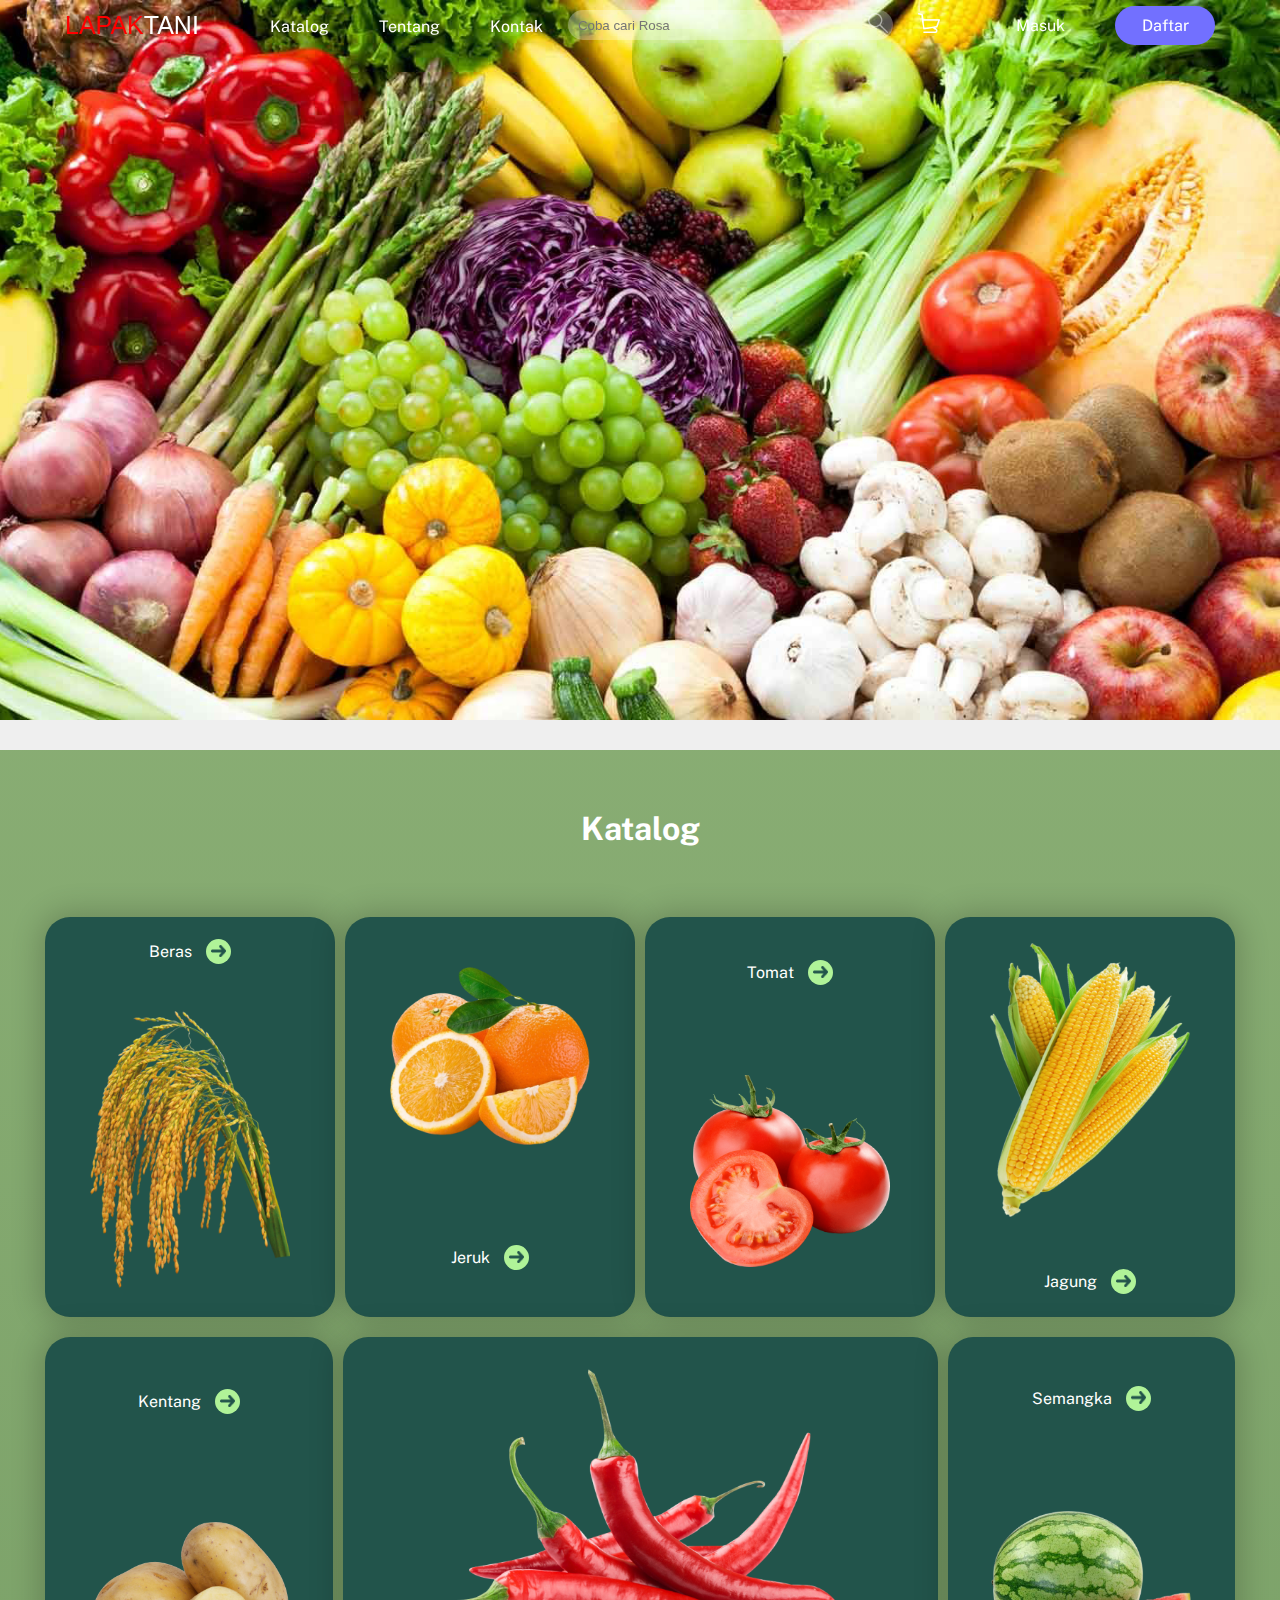
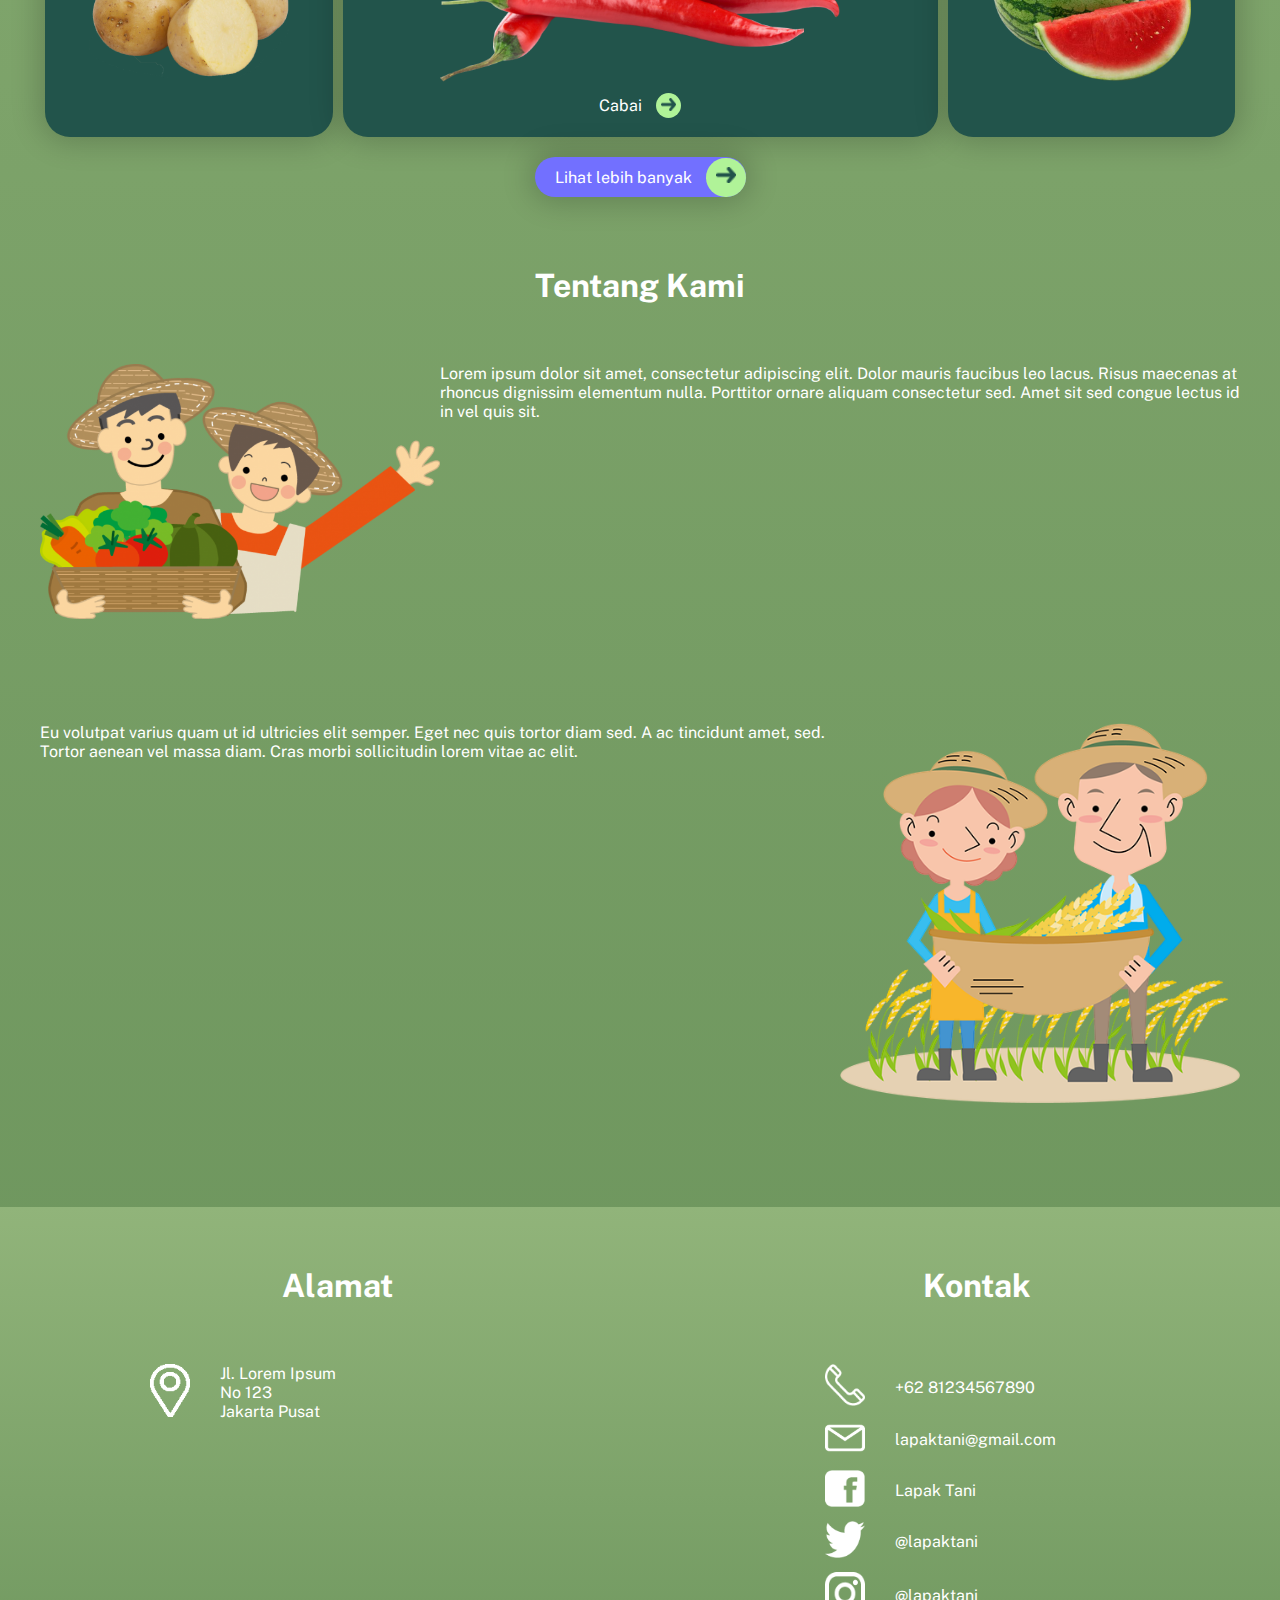
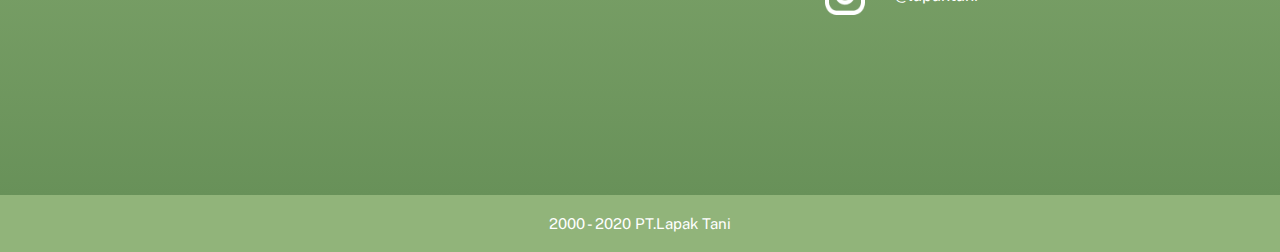
==== Proyek/index.html @ 59008c6f "halaman utama" ====
<!DOCTYPE html>
<html lang="en">
	<head>
    	<meta charset="UTF-8">
    	<meta name="viewport" content="width=device-width, initial-scale=1.0">
		<title>Tugas Perancangan Website</title>
		<link rel="stylesheet" href="main.css">
		<link rel="stylesheet" href="index.css">
	</head>
	
	<body>
		<nav>
			<div class="container flex-row">
				<div>
					<a href="index.html" id="teks-lapaktani"><span>LAPAK</span>TANI</a>
				</div>
				<div class="flex-row">
					<a href="index.html#katalog" class="navigasi">Katalog</a>
					<a href="index.html#tentang" class="navigasi">Tentang</a>
					<a href="index.html#kontak" class="navigasi">Kontak</a>
					<div class="flex-row" id="pencarian">
						<input type="text" placeholder="Coba cari Rosa">
						<a href="katalog.html" id="icon-pencarian">
							<img src="icon/pencarian.png" alt="cari" class="icon">
						</a>
					</div>
					<a href="keranjang.html">
						<img src="icon/keranjang.png" alt="keranjang" class="icon">
					</a>
				</div>
				<div class="flex-row">
					<a href="masuk.html">Masuk</a>
					<a href="daftar.html" class="button-pendek button-warna">Daftar</a>
				</div>
			</div>
		</nav>

		<main>
			<div class="container-slide">
				<article id="slide">
					<div id="gambar-slide">
						<img src="gambar/background1-index.jpg" class="background_image" alt="buah dan sayur">
						<img src="gambar/background2-index.jpg" class="background_image" alt="buah dan sayur">
						<img src="gambar/background3-index.jpg" class="background_image" alt="buah dan sayur">
						<img src="gambar/background4-index.jpg" class="background_image" alt="buah dan sayur">
					</div>
				</article>
			</div>
			<div class="container">
				<article id="katalog">
					<h1>Katalog</h1>
					<div class="flex-column">
						<div class="flex-row">
							<div class="flex-column box-katalog first">
								<div>
									<a class="" href="katalog.html">
										Beras 
										<span>
											<img src="icon/panah.png" alt="">
										</span>
									</a>
								</div>
								<div>
									<img src="gambar/beras.png" alt="">
								</div>
							</div>
							<div class="flex-column box-katalog first">
								<div>
									<img   src="gambar/jeruk.png" alt="">
								</div>
								<div>
									<a class="" href="katalog.html">
										Jeruk
										<span>
											<img src="icon/panah.png" alt="">
										</span>
									</a>
								</div>
							</div>
							<div class="flex-column box-katalog first">
								<div>
									<a class="" href="katalog.html">
										Tomat
										<span>
											<img src="icon/panah.png" alt="">
										</span>
									</a>
								</div>
								<div>
									<img   src="gambar/tomat.png" alt="">
								</div>
							</div>
							<div class="flex-column box-katalog first">
								<div>
									<img   src="gambar/jagung.png" alt="">
								</div>
								<div>
									<a class="" href="katalog.html">
										Jagung
										<span>
											<img src="icon/panah.png" alt="">
										</span>
									</a>
								</div>
								
							</div>
						</div>
						<div class="flex-row">
							<div class="flex-column box-katalog first">
								<div>
									<a class="" href="katalog.html">
										Kentang
										<span>
											<img src="icon/panah.png" alt="">
										</span>
									</a>
								</div>
								<div>
									<img   src="gambar/kentang.png" alt="">
								</div>
							</div>
							<div class="flex-column box-katalog second">
								<div>
									<div>
										<img id="cabai" src="gambar/cabai.png" alt="">
									</div>
									<a class="" href="katalog.html">
										Cabai
										<span>
											<img src="icon/panah.png" alt="">
										</span>
									</a>
								</div>
							</div>
							<div class="flex-column box-katalog first">
								<div>
									<a class="" href="katalog.html">
										Semangka
										<span>
											<img src="icon/panah.png" alt="">
										</span>
									</a>
								</div>
								<div>
									<img   src="gambar/semangka.png" alt="">
								</div>
							</div>
						</div>
						<div class="flex-column">
							<a href="katalog.html" class="button-panjang-2 button-warna">
								Lihat lebih banyak
								<span>
									<img src="icon/panah.png" alt="">
								</span>
							</a>
						</div>
					</div>
				</article>
				<article id="tentang" class="padding-up">
					<h1>Tentang Kami</h1>
					<div class="flex-column">
					   <div class="flex-row">
							<div class="second">
								<img src="gambar/tentang1.png" class="gambar-tentang" alt="tentang kami">
							</div>
							<div class="third">
								<p>Lorem ipsum dolor sit amet, consectetur adipiscing elit. Dolor mauris faucibus leo lacus. Risus maecenas at rhoncus dignissim elementum nulla. Porttitor ornare aliquam consectetur sed. Amet sit sed congue lectus id in vel quis sit.</p>
							</div>
						</div>
						<div class="flex-row">
							<div class="third">
								<p>Eu volutpat varius quam ut id ultricies elit semper. Eget nec quis tortor diam sed. A ac tincidunt amet, sed. Tortor aenean vel massa diam. Cras morbi sollicitudin lorem vitae ac elit.</p>
							</div>
							<div class="second">
								<img src="gambar/tentang2.png" class="gambar-tentang" alt="tentang kami">
							</div>
						</div>
					</div>
				</article>
			</div>
			<div class="container-slide kontak-background">
				<article id="kontak" class="padding-up">
					<div class="flex-column">
					    <div class="flex-row tengah-atas">
							<div class="first atur-margin">
								<h1>Alamat</h1>
								<div class="flex-row">
									<a href="https://goo.gl/maps/n3Vx624t2Yv8TBjd6" target="_blank" class=""><img src="icon/maps.png" class="icon"></a>
									<a href="https://goo.gl/maps/n3Vx624t2Yv8TBjd6" target="_blank" class="">Jl. Lorem Ipsum <br>No 123 <br>Jakarta Pusat</a>
								</div>
								<iframe src="https://www.google.com/maps/embed?pb=!1m14!1m8!1m3!1d246.83461209266997!2d113.72522384494033!3d-8.167065472554308!3m2!1i1024!2i768!4f13.1!3m3!1m2!1s0x2dd6956c99fbf6c9%3A0x355b2614c5707f56!2sEs%20Kopi%20Susu%20Bakol%20Kopi!5e0!3m2!1sid!2sid!4v1603854939866!5m2!1sid!2sid" width="300" height="300" frameborder="0" style="border:0;" allowfullscreen="" aria-hidden="false" tabindex="0"></iframe>
							</div>									
							<div class="first atur-margin">
								<h1>Kontak</h1>
								<div class="flex-row tengah-tengah">
									<a href="tel:+6281234567890" target="_blank" class=" "><img src="icon/telpon.png" class="icon"></a>
									<a href="tel:+6281234567890" target="_blank" class="">+62 81234567890</a>
								</div>
								<div class="flex-row tengah-tengah">
									<a href="mailto:lapaktani@gmail.com" target="_blank" class=""><img src="icon/email.png" class="icon"></a>
									<a href="mailto:lapaktani@gmail.com" target="_blank" class="">lapaktani@gmail.com</a>
								</div>
								<div class="flex-row tengah-tengah">
									<a href="https://www.facebook.com/greciaolivia.rosaline" target="_blank" class=""><img src="icon/fb.png" class="icon"></a>
									<a href="https://www.facebook.com/greciaolivia.rosaline" target="_blank" class="">Lapak Tani</a>
								</div>
								<div class="flex-row tengah-tengah">
									<a href="https://twitter.com/Indomaret?s=20" target="_blank" class=""><img src="icon/twitter.png" class="icon"></a>
									<a href="https://twitter.com/Indomaret?s=20" target="_blank" class="">@lapaktani</a>
								</div>
								
								<div class="flex-row tengah-tengah">
									<a href="https://www.instagram.com/unejshitposting/" target="_blank" class=""><img src="icon/instagram.png" class="icon"></a>
									<a href="https://www.instagram.com/unejshitposting/" target="_blank" class="">@lapaktani</a>
								</div>
							</div>
					    </div>
					</div>
				</article>
			</div>
		</main>
		<footer>2000 - 2020 PT.Lapak Tani</footer>
	</body>
</hmtl>
---- Proyek/main.css ----
/* font */
@import url('https://fonts.googleapis.com/css2?family=Public+Sans&display=swap');

/* css reset */
* {
    box-sizing: border-box;
    margin: 0;
    padding: 0;
    color: white;
}
body {
    font-family: 'Public Sans', Arial, Helvetica, sans-serif;
}
a {
    text-decoration: none;
}

.container {
    max-width: 1200px;
    margin-left: auto;
    margin-right: auto;
}

.flex-row {
    display: flex;
    flex-direction: row;
}
.flex-column {
    display: flex;
    flex-direction: column;
}
.flex-center {
  justify-content: center;
  align-items: center;
}
.first {
  flex-grow: 1;
}
  
.second {
  flex-grow: 2;
}
  
.third {
  flex-grow: 3;
}
.fourth {
  flex-grow: 4;
}

/* navigasi */
nav {
    position: fixed;
    left: 0;
    right: 0;
}
nav div.flex-row {
    justify-content: space-between;
    align-items: center;
    height: 50px;
}
nav .container a:not(#icon-pencarian) {
    margin: 0 25px;
}
nav a#teks-lapaktani {
    font-family: Qualy, Arial, Helvetica, sans-serif;
    font-size: 25px;
}
nav a#teks-lapaktani span {
    color: red;
}
nav div#pencarian {
    background-color: rgba(255, 255, 255, 0.30);
    border-radius: 15px;
    height: 30px;
    padding: 0;
}
nav div#pencarian input {
    background-color: transparent;
    border: 0px;
    padding-left: 10px;
    height: 30px;
    width: 300px;
}
nav img.icon {
    height: 20px;
    padding-right: 5px;
}
nav a.navigasi {
  border-top: 3px transparent solid;
  padding: 10px 0px;
}
nav a.navigasi:hover {
  border-top: 3px rgba(255, 255, 255, 0.3) solid;
}

/* tombol */
.button-pendek {
    padding: 10px 20px;
    border-radius: 28px;
    width: 100px;
    text-align: center;
    box-shadow: 0px 0px 30px 5px rgba(0, 0, 0, 0.2);
}
.button-panjang {
    width: 100%;
    height: 40px;
    border-radius: 10px;
    border: 0;
    box-shadow: 0px 0px 30px 5px rgba(0, 0, 0, 0.2);
}
.button-panjang-2 {
  width: fit-content;
  height: 40px;
  padding: 10px 0px 10px 20px;
  border-radius: 20px;
  border: 0;
  box-shadow: 0px 0px 30px 5px rgba(0, 0, 0, 0.2);
  margin: 10px auto;
}
.button-warna {
  background: #7270FF;
}
.button-putih {
  color: black;
  background: white;
  border: 1px solid #727072;
}

/* perataan */
.rata-tengah {
  text-align: center;
}
.rata-kanan {
  text-align: right;
}
.rata-kiri {
  text-align: left;
}
  
/* teks hitam */
.teks-hitam {
  color: black;
  font-size: 14px;
}

footer {
  background-color: #91B47A;
  font-size: 15px;
  text-align: center;
  padding: 20px 0px;
}
---- Proyek/index.css ----
body {
  background: linear-gradient(180deg, #91B47A 0%, #689159 100%);
}

nav {
  z-index: 1;
}

main div.container-slide {
    max-width: 1400px;
    margin-left: auto;
    margin-right: auto;
}
#slide { 
	position: relative; 
	overflow: hidden; 
  background: #efefef;
  margin:0px auto;
	width: 100%;
	height: 750px; 
}
 
#gambar-slide img { 
	width: 25%;
	float: left;
}
 
#gambar-slide {  
      position: absolute; 
      width:400%;  
      -webkit-animation-name:slider;
      -webkit-animation-duration:20s;
      -webkit-animation-timing-function: ease-in-out;
      -webkit-animation-iteration-count:infinite;
      -moz-animation-name:slider;
      -moz-animation-duration:20s;
      -moz-animation-timing-function: ease-in-out;
      -moz-animation-iteration-count:infinite;
      -o-animation-name:slider;
      -o-animation-duration:20s;
      -o-animation-timing-function: ease-in-out;
      -o-animation-iteration-count:infinite;
      animation-name:slider;
      animation-duration:20s;
      animation-timing-function: ease-in-out;
      animation-iteration-count:infinite;
    }

@-webkit-keyframes slider {     
      0% { left: 0; opacity: 0; }     
      2% { opacity: 1; }     
      20% { left: 0; opacity: 1; }     
      21% { opacity: 0; }    
      24% { opacity: 0; }     
      25% { left: -100%; opacity: 1; }       
      45% { left: -100%; opacity: 1; }     
      46% { opacity: 0; }     
      48% { opacity: 0; }     
      50% { left: -200%; opacity: 1; }     
      70% { left: -200%; opacity: 1; }     
      72% { opacity: 0; }     
      74% { opacity: 0; }    
      75% { left: -300%; opacity: 1; }   	
      95% { left: -300%; opacity: 1; }   	
      97%  { left: -300%; opacity: 0;}   	
      100% { left: 0; opacity: 0; }
    } 

@-moz-keyframes slider {     
      0% { left: 0; opacity: 0; }     
      2% { opacity: 1; }     
      20% { left: 0; opacity: 1; }     
      21% { opacity: 0; }     
      24% { opacity: 0; }     
      25% { left: -100%; opacity: 1; }       
      45% { left: -100%; opacity: 1; }     
      46% { opacity: 0; }     
      48% { opacity: 0; }     
      50% { left: -200%; opacity: 1; }     
      70% { left: -200%; opacity: 1; }     
      72% { opacity: 0; }     
      74% { opacity: 0; }    
      75% { left: -300%; opacity: 1; }   	
      95% { left: -300%; opacity: 1; }   	
      97%  { left: -300%; opacity: 0;}   	
      100% { left: 0; opacity: 0; }
    } 

@-o-keyframes slider {     
      0% { left: 0; opacity: 0; }     
      2% { opacity: 1; }     
      20% { left: 0; opacity: 1; }     
      21% { opacity: 0; }     
      24% { opacity: 0; }     
      25% { left: -100%; opacity: 1; }     
      45% { left: -100%; opacity: 1; }     
      46% { opacity: 0; }     
      48% { opacity: 0; }     
      50% { left: -200%; opacity: 1; }     
      70% { left: -200%; opacity: 1; }     
      72% { opacity: 0; }     
      74% { opacity: 0; }    
      75% { left: -300%; opacity: 1; }   	
      95% { left: -300%; opacity: 1; }   	
      97%  { left: -300%; opacity: 0; }   	
      100% { left: 0; opacity: 0; }
    } 

@keyframes slider {     
      0% { left: 0; opacity: 0; }     
      2% { opacity: 1; }     
      20% { left: 0; opacity: 1; }     
      21% { opacity: 0; }     
      24% { opacity: 0; }     
      25% { left: -100%; opacity: 1; }     
      45% { left: -100%; opacity: 1; }     
      46% { opacity: 0; }     
      48% { opacity: 0; }     
      50% { left: -200%; opacity: 1; }     
      70% { left: -200%; opacity: 1; }     
      72% { opacity: 0; }     
      74% { opacity: 0; }    
      75% { left: -300%; opacity: 1; }   	
      95% { left: -300%; opacity: 1; }   	
      97%  { left: -300%; opacity: 0; }   	
      100% { left: 0; opacity: 0; }
}

main h1 {
  text-align: center;
  padding: 60px;
}
main article#katalog div.box-katalog {
  height: 400px;
  background-color: #22544B;
  margin: 10px 5px;
  box-shadow: 0px 0px 30px 5px rgba(0, 0, 0, 0.2);
  border-radius: 25px;
  justify-content: space-around;
}
main article#katalog div.box-katalog div {
  text-align: center;
}
main article#katalog img {
  width: 200px;
}
main article#katalog div.box-katalog.second img#cabai {
  width: 400px;
  margin: 10px 10px;
}
main article#katalog div.box-katalog span {
  background-color: #B0F398;
  padding: 3px 5px;
  border-radius: 200px;
  margin-left: 10px;
}
main article#katalog div.box-katalog span img {
  width: 15px;
}
main article#katalog a.button-panjang-2 span {
  background-color: #B0F398;
  padding: 10px;
  border-radius: 200px;
  margin-left: 10px;
}
main article#katalog a.button-panjang-2 span img {
  width: 20px;
}
main article#tentang img.gambar-tentang {
  width: 400px;
}
main article#tentang div.flex-row {
  margin-bottom: 100px;
}
main div.kontak-background {
  background: linear-gradient(180deg, #91B47A 0%, #689159 100%);
}
main article#kontak {
  padding-bottom: 70px;
}
main article#kontak div.atur-margin {
  margin: 0px 150px;
}
main article#kontak h2 {
  text-align: center;
  margin: 20px 0px 20px 0px;
}
main article#kontak div.tengah-atas {
  align-items: flex-start;
}
main article#kontak div.tengah-tengah {
  align-items: center;
  margin-bottom: 10px;
}
main article#kontak img.icon {
  width: 40px;
  margin-right: 30px;
}
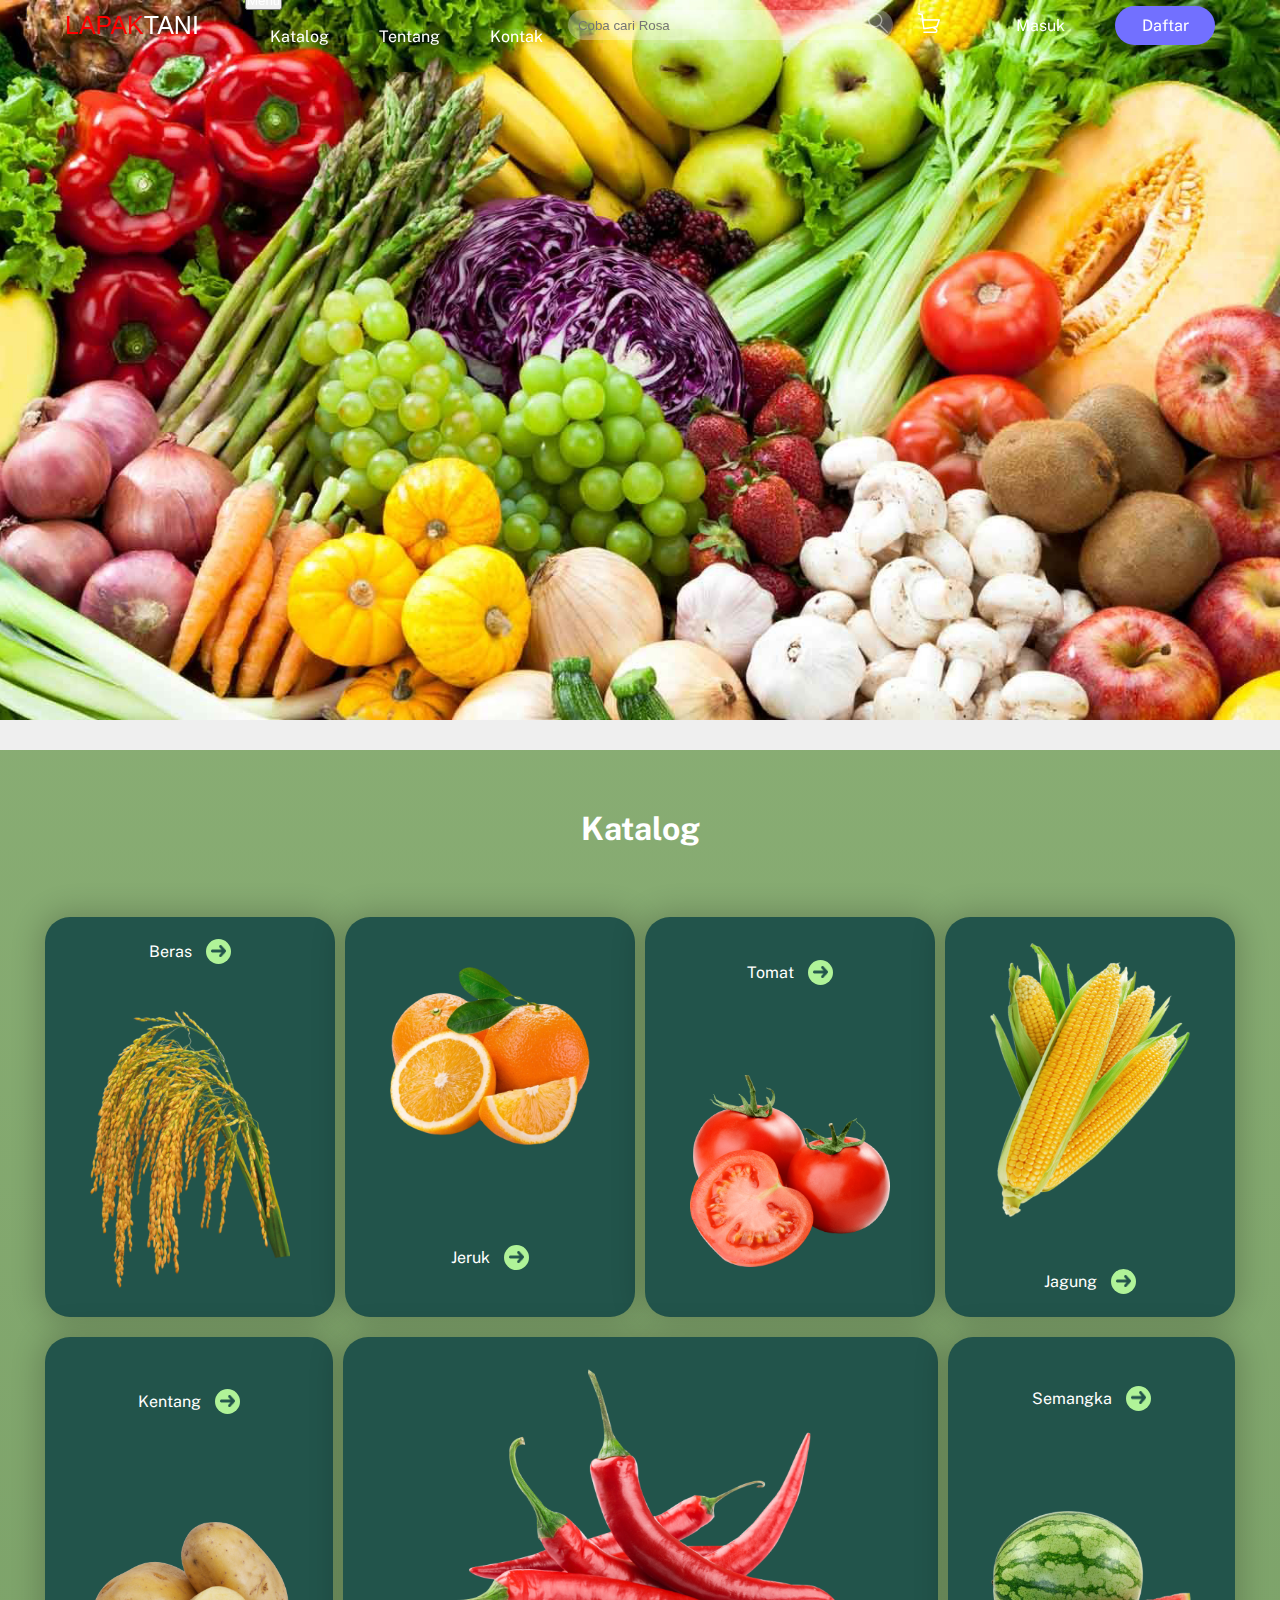
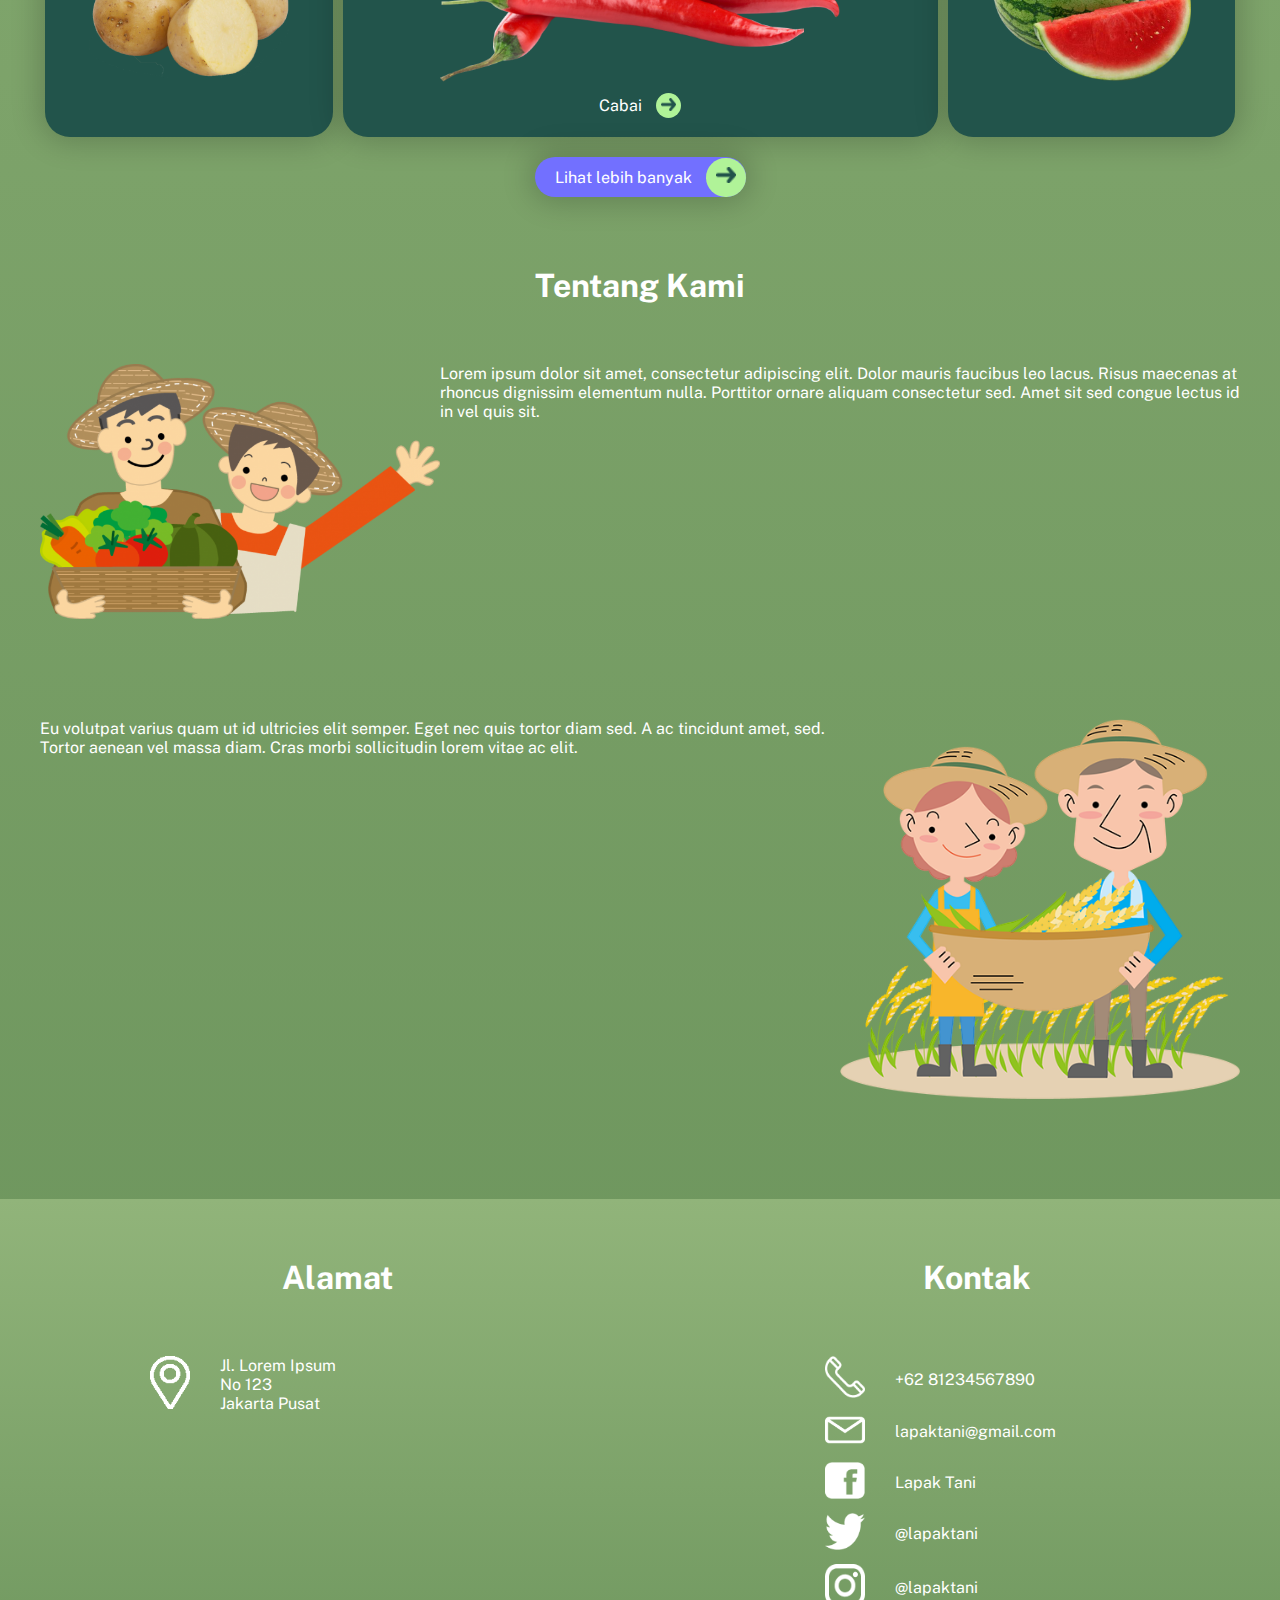
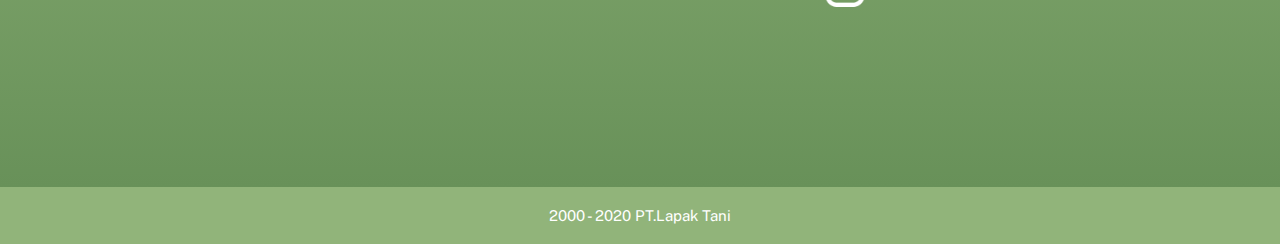
==== commit de1044ee: "menambahkan responsive" ====
--- a/Proyek/index.html
+++ b/Proyek/index.html
@@ -10,14 +10,17 @@
 	
 	<body>
 		<nav>
-			<div class="container flex-row">
-				<div>
-					<a href="index.html" id="teks-lapaktani"><span>LAPAK</span>TANI</a>
-				</div>
-				<div class="flex-row">
-					<a href="index.html#katalog" class="navigasi">Katalog</a>
-					<a href="index.html#tentang" class="navigasi">Tentang</a>
-					<a href="index.html#kontak" class="navigasi">Kontak</a>
+			<div class="container flex-row">	
+				<a href="index.html" id="teks-lapaktani"><span>LAPAK</span>TANI</a>
+				<div class="flex-row fixed">
+					<div>
+						<button class="tombol-dropdown">Menu</button>
+						<div class="flex-row dropdown-child">
+							<a href="index.html#katalog" class="navigasi">Katalog</a>
+							<a href="index.html#tentang" class="navigasi">Tentang</a>
+							<a href="index.html#kontak" class="navigasi">Kontak</a>
+						</div>
+					</div>
 					<div class="flex-row" id="pencarian">
 						<input type="text" placeholder="Coba cari Rosa">
 						<a href="katalog.html" id="icon-pencarian">
@@ -28,7 +31,7 @@
 						<img src="icon/keranjang.png" alt="keranjang" class="icon">
 					</a>
 				</div>
-				<div class="flex-row">
+				<div class="flex-row hilang">
 					<a href="masuk.html">Masuk</a>
 					<a href="daftar.html" class="button-pendek button-warna">Daftar</a>
 				</div>
@@ -105,7 +108,7 @@
 								
 							</div>
 						</div>
-						<div class="flex-row">
+						<div class="flex-row hilang">
 							<div class="flex-column box-katalog first">
 								<div>
 									<a class="" href="katalog.html">
@@ -159,21 +162,13 @@
 				<article id="tentang" class="padding-up">
 					<h1>Tentang Kami</h1>
 					<div class="flex-column">
-					   <div class="flex-row">
-							<div class="second">
-								<img src="gambar/tentang1.png" class="gambar-tentang" alt="tentang kami">
-							</div>
-							<div class="third">
-								<p>Lorem ipsum dolor sit amet, consectetur adipiscing elit. Dolor mauris faucibus leo lacus. Risus maecenas at rhoncus dignissim elementum nulla. Porttitor ornare aliquam consectetur sed. Amet sit sed congue lectus id in vel quis sit.</p>
-							</div>
+					   <div class="flex-row">	
+							<img src="gambar/tentang1.png" class="gambar-tentang second" alt="tentang kami">
+							<p class="third">Lorem ipsum dolor sit amet, consectetur adipiscing elit. Dolor mauris faucibus leo lacus. Risus maecenas at rhoncus dignissim elementum nulla. Porttitor ornare aliquam consectetur sed. Amet sit sed congue lectus id in vel quis sit.</p>
 						</div>
 						<div class="flex-row">
-							<div class="third">
-								<p>Eu volutpat varius quam ut id ultricies elit semper. Eget nec quis tortor diam sed. A ac tincidunt amet, sed. Tortor aenean vel massa diam. Cras morbi sollicitudin lorem vitae ac elit.</p>
-							</div>
-							<div class="second">
-								<img src="gambar/tentang2.png" class="gambar-tentang" alt="tentang kami">
-							</div>
+							<p class="third">Eu volutpat varius quam ut id ultricies elit semper. Eget nec quis tortor diam sed. A ac tincidunt amet, sed. Tortor aenean vel massa diam. Cras morbi sollicitudin lorem vitae ac elit.</p>
+							<img src="gambar/tentang2.png" class="gambar-tentang second" alt="tentang kami">
 						</div>
 					</div>
 				</article>
--- a/Proyek/index.css
+++ b/Proyek/index.css
@@ -15,7 +15,7 @@
 	position: relative; 
 	overflow: hidden; 
   background: #efefef;
-  margin:0px auto;
+  margin: 0px auto;
 	width: 100%;
 	height: 750px; 
 }
@@ -198,7 +198,33 @@
 }
 
 
-
-
-
-
+@media screen and (max-width: 768px) {
+  #slide {
+    height: 200px;
+  }
+
+  article#katalog div.flex-row, article#tentang div.flex-row {
+    flex-direction: column;
+    text-align: center;
+  }
+  main article#tentang div.flex-row {
+    margin-bottom: 0px;
+  }
+  #katalog, #tentang {
+    margin-left: 5%;
+    margin-right: 5%;
+  }
+  main article#tentang img.gambar-tentang {
+    width: 80%;
+    margin: 20px auto;
+  }
+  article#kontak div.flex-row.tengah-atas {
+    flex-direction: column;
+  }
+  main article#kontak div.atur-margin {
+    margin: auto;
+  }
+}
+
+
+
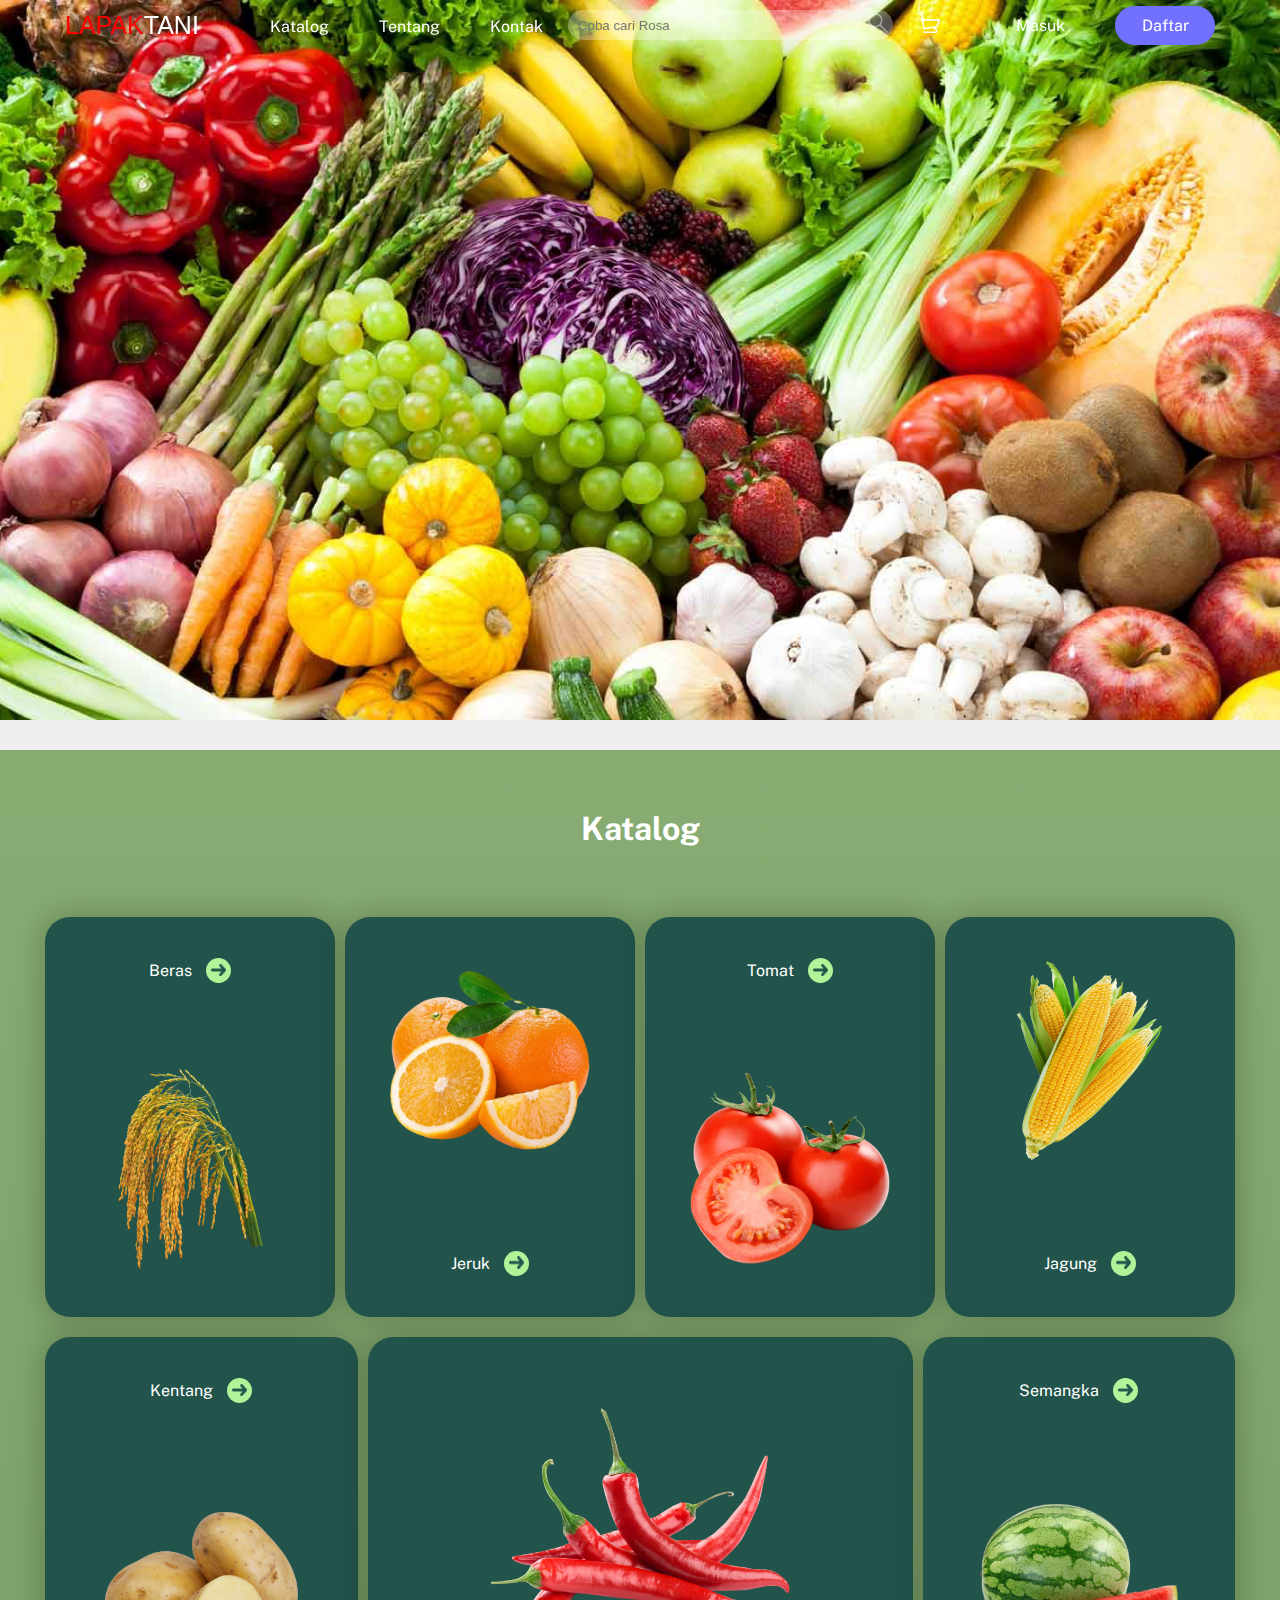
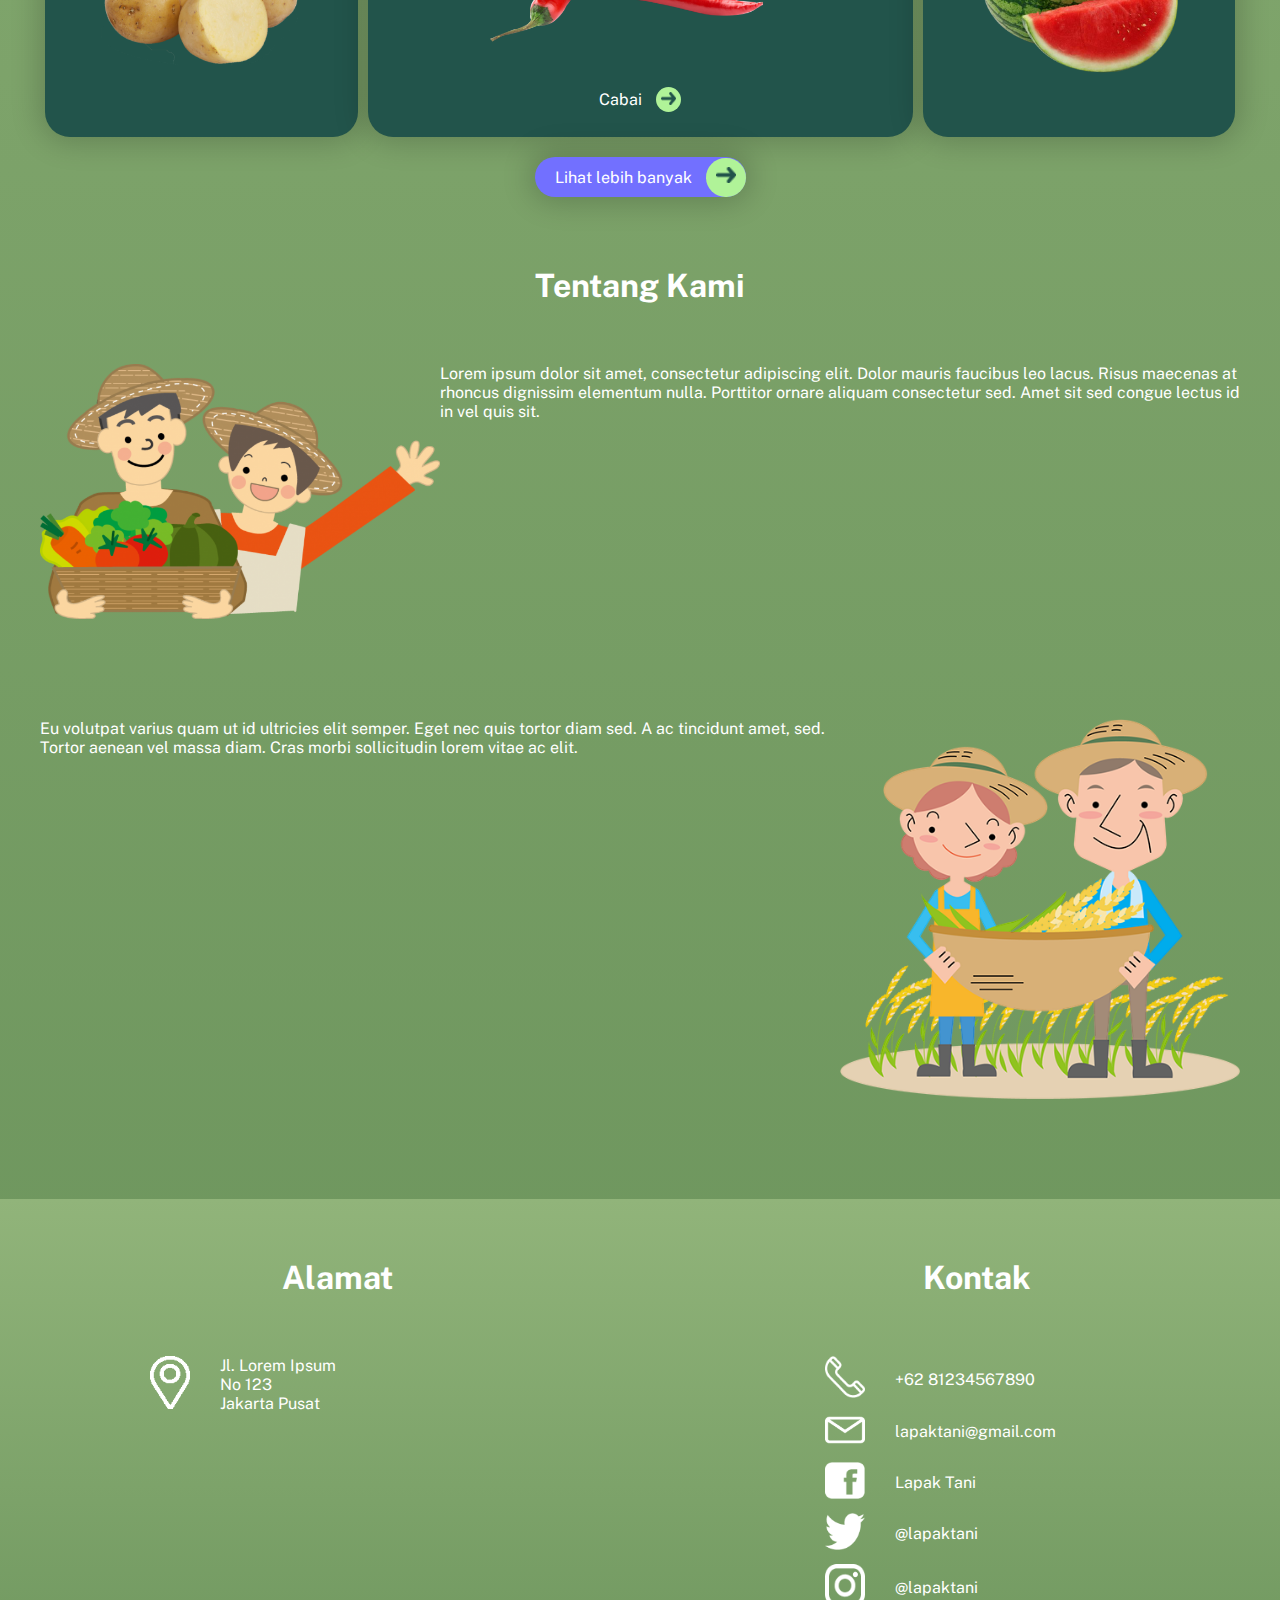
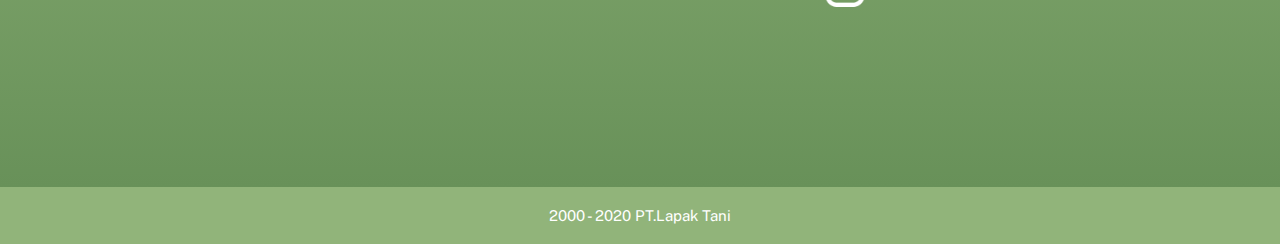
==== commit 0c7579e4: "hapus spasi double" ====
--- a/Proyek/index.html
+++ b/Proyek/index.html
@@ -69,7 +69,7 @@
 							</div>
 							<div class="flex-column box-katalog first">
 								<div>
-									<img   src="gambar/jeruk.png" alt="">
+									<img src="gambar/jeruk.png" alt="">
 								</div>
 								<div>
 									<a class="" href="katalog.html">
--- a/Proyek/main.css
+++ b/Proyek/main.css
@@ -69,6 +69,9 @@
 nav a#teks-lapaktani span {
     color: red;
 }
+nav button.tombol-dropdown {
+  display: none;
+}
 nav div#pencarian {
     background-color: rgba(255, 255, 255, 0.30);
     border-radius: 15px;
@@ -86,11 +89,11 @@
     height: 20px;
     padding-right: 5px;
 }
-nav a.navigasi {
+.navigasi {
   border-top: 3px transparent solid;
   padding: 10px 0px;
 }
-nav a.navigasi:hover {
+.active, .navigasi:hover {
   border-top: 3px rgba(255, 255, 255, 0.3) solid;
 }
 
@@ -149,4 +152,52 @@
   font-size: 15px;
   text-align: center;
   padding: 20px 0px;
+}
+
+@media screen and (max-width: 768px) {
+  .hilang {
+    display: none;
+  }
+
+  nav {
+    position: static;
+  }
+  nav div.container.flex-row {
+    flex-direction: column;
+    height: fit-content;
+  }
+  nav div.flex-row {
+    align-items: unset;
+  }
+  nav div.flex-row.fixed {
+    align-items: center;
+    justify-content: space-around;
+  }
+  nav div#pencarian input {
+    width: auto;
+  }
+  nav button.tombol-dropdown {
+    display: block;
+  }
+  nav div.dropdown-child{
+    flex-direction: column;
+    position: absolute;
+    z-index: 1;
+    height: fit-content;
+    background-color:  #22544B;
+    display: none;
+  }
+  .tombol-dropdown:hover nav div.dropdown-child{
+    display: flex;
+  }
+  nav div.dropdown-child a.navigasi {
+    padding: 10px;
+  }
+  nav div.dropdown-child a.navigasi:hover {
+    background-color: white;
+    color: black;
+  }
+  nav .container a:not(#icon-pencarian) {
+    margin: 0px 0px;
+  }
 }--- a/Proyek/index.css
+++ b/Proyek/index.css
@@ -145,7 +145,7 @@
   width: 200px;
 }
 main article#katalog div.box-katalog.second img#cabai {
-  width: 400px;
+  width: 300px;
   margin: 10px 10px;
 }
 main article#katalog div.box-katalog span {
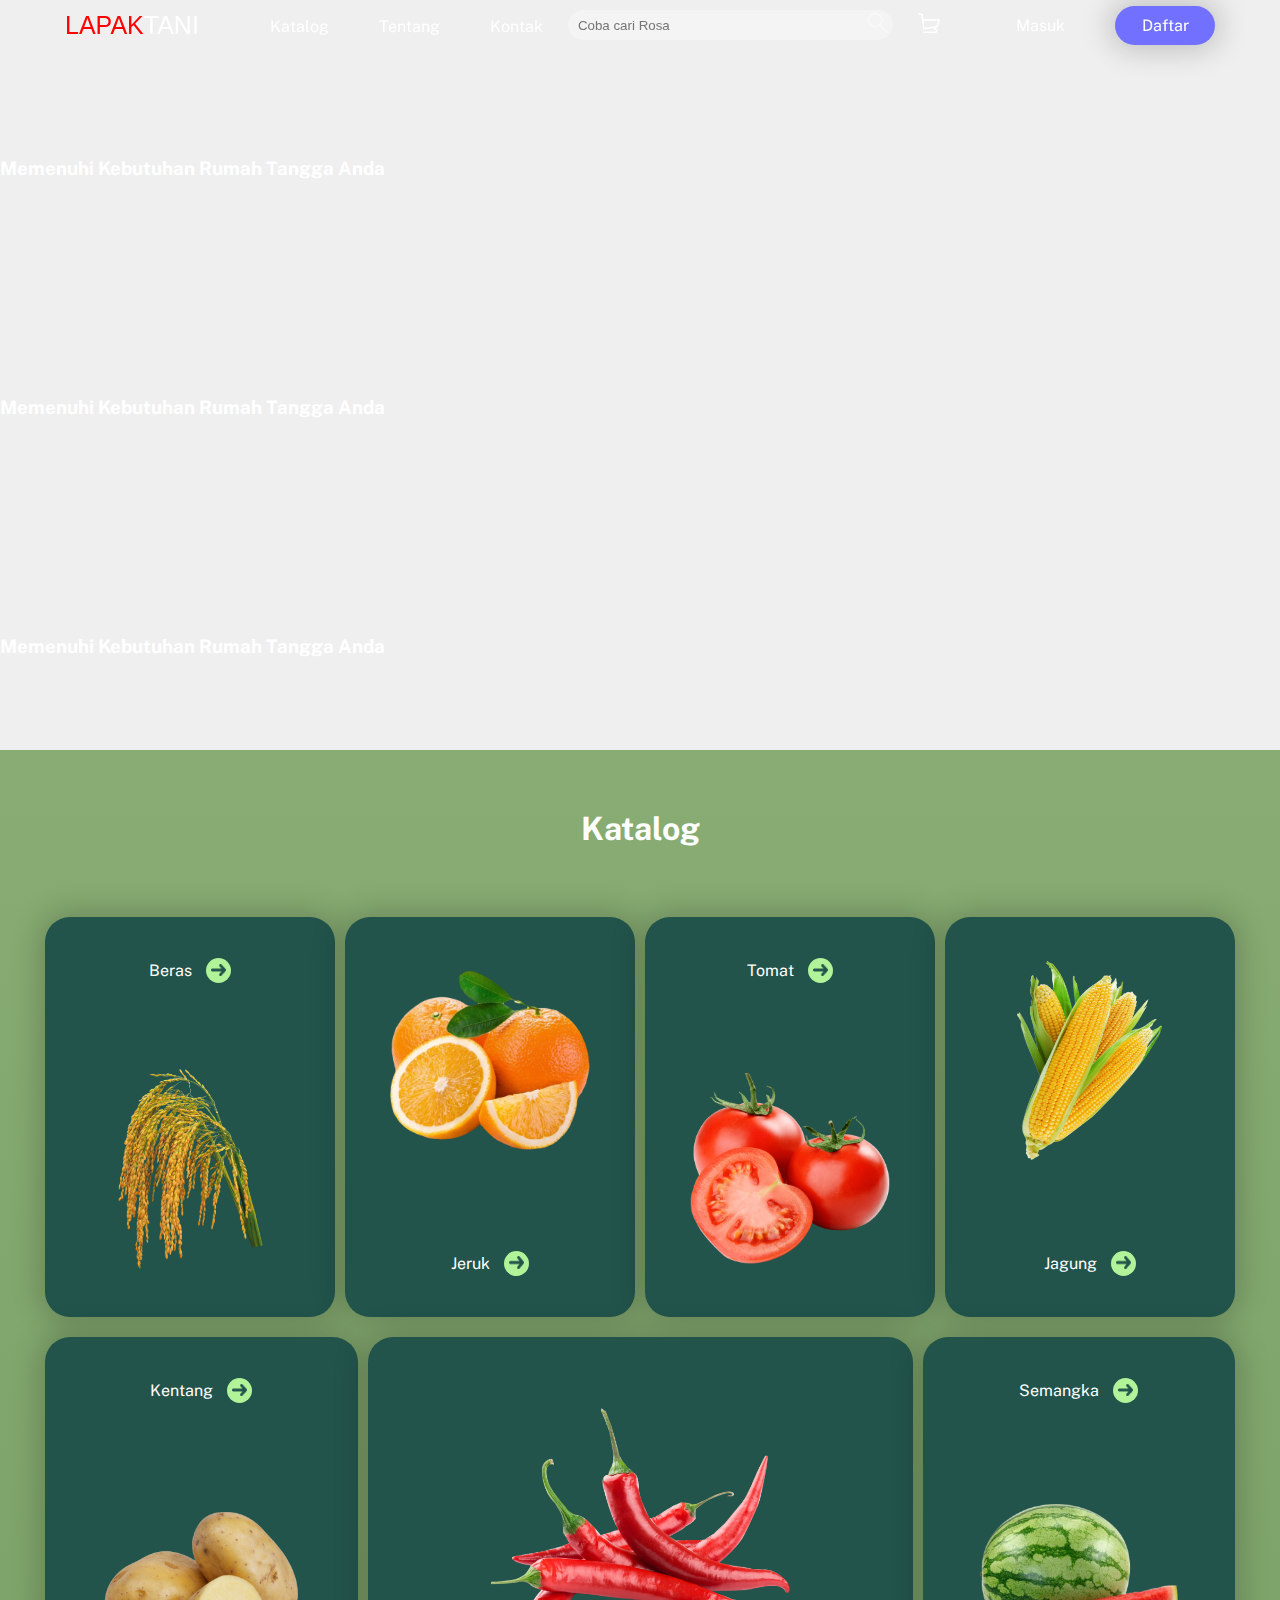
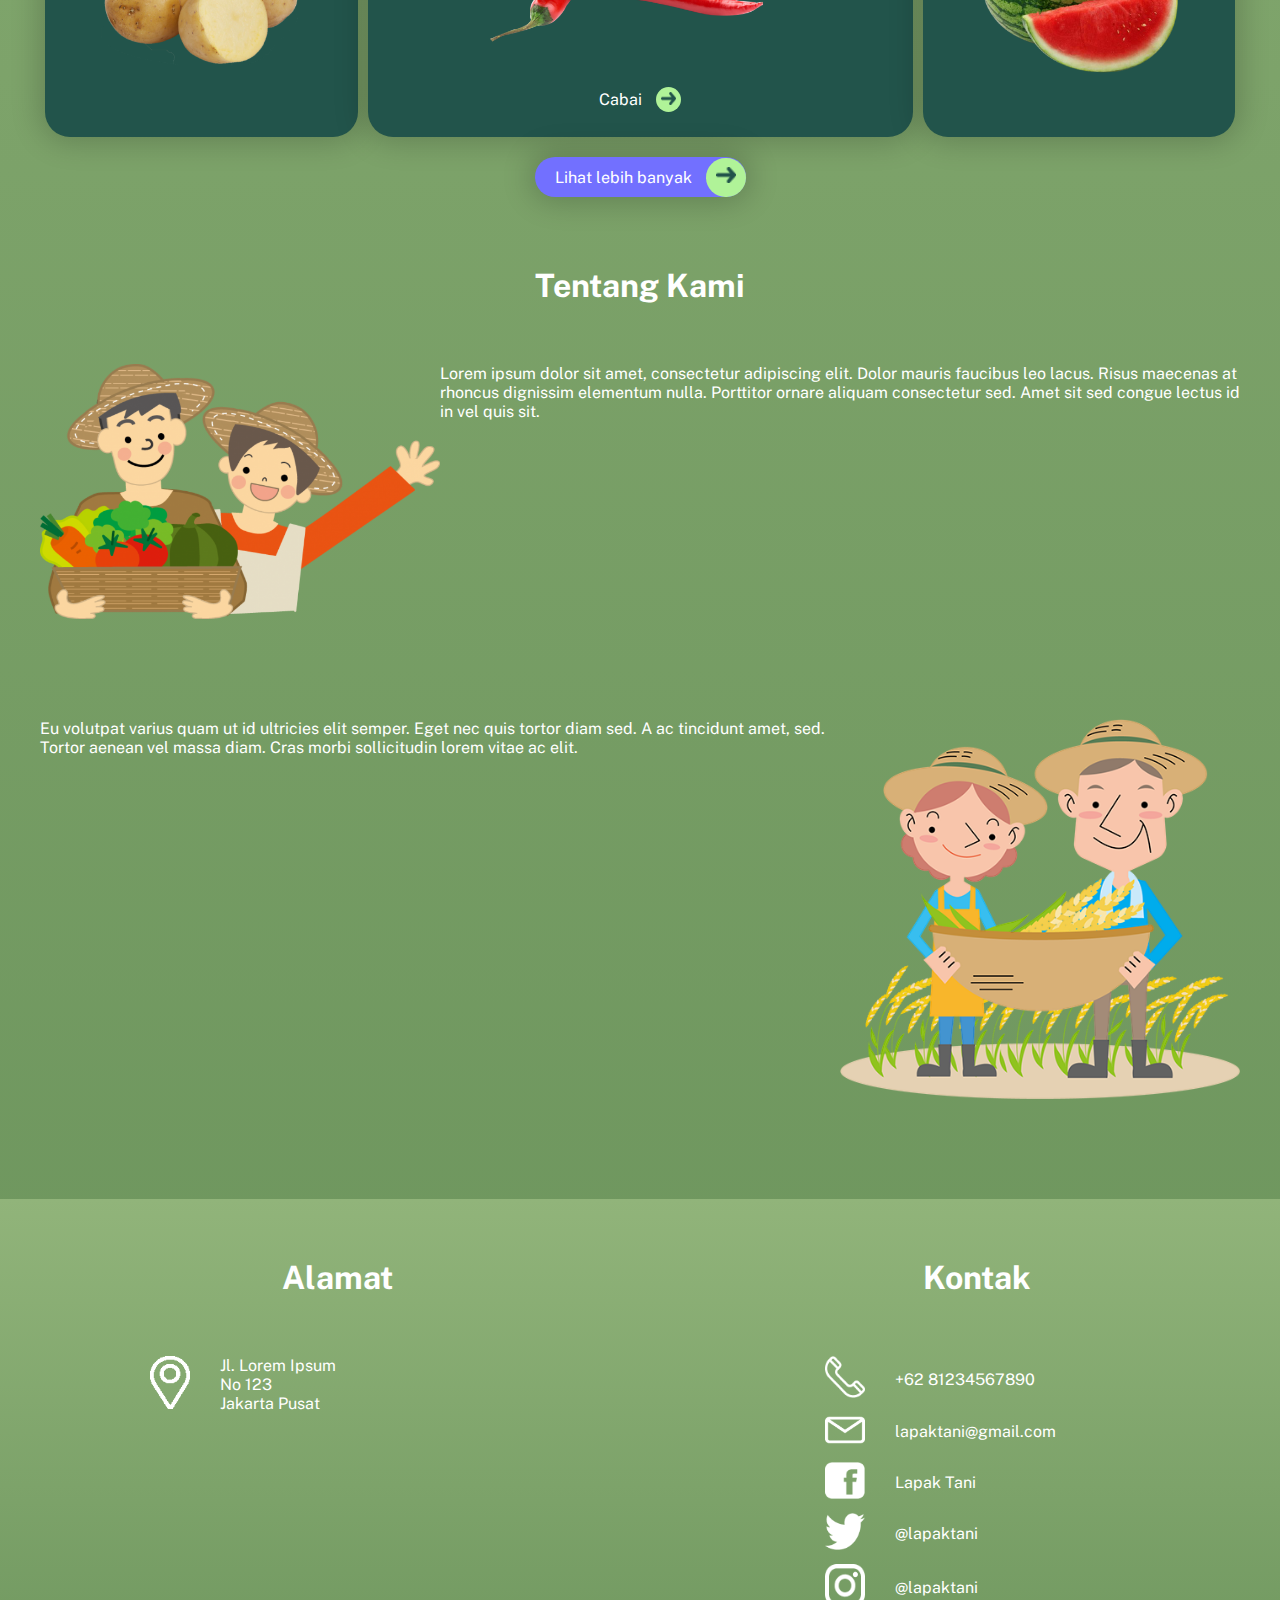
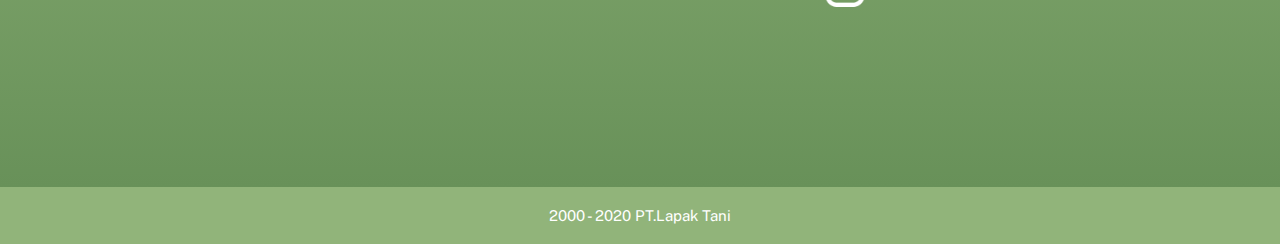
==== commit 0a6ab668: "menambah html tulisan dan tombol daftar" ====
--- a/Proyek/index.html
+++ b/Proyek/index.html
@@ -39,13 +39,58 @@
 		</nav>
 
 		<main>
-			<div class="container-slide">
+			<div>
 				<article id="slide">
 					<div id="gambar-slide">
-						<img src="gambar/background1-index.jpg" class="background_image" alt="buah dan sayur">
-						<img src="gambar/background2-index.jpg" class="background_image" alt="buah dan sayur">
-						<img src="gambar/background3-index.jpg" class="background_image" alt="buah dan sayur">
-						<img src="gambar/background4-index.jpg" class="background_image" alt="buah dan sayur">
+						<div class="img1">
+							<h1>LAPAK TANI</h1>
+							<h3>Memenuhi Kebutuhan Rumah Tangga Anda</h3>
+							<div class="flex-column">
+								<a href="daftar.html" class="button-panjang-2 button-warna">
+									Daftar
+									<span>
+										<img src="icon/panah.png" alt="">
+									</span>
+								</a>
+							</div>
+						</div>
+						<div class="img2">
+							<h1>LAPAK TANI</h1>
+							<h3>Memenuhi Kebutuhan Rumah Tangga Anda</h3>
+							<div class="flex-column">
+								<a href="daftar.html" class="button-panjang-2 button-warna">
+									Daftar
+									<span>
+										<img src="icon/panah.png" alt="">
+									</span>
+								</a>
+							</div>
+						</div>
+						<div class="img3">
+							<h1>LAPAK TANI</h1>
+							<h3>Memenuhi Kebutuhan Rumah Tangga Anda</h3>
+							<div class="flex-column">
+								<a href="daftar.html" class="button-panjang-2 button-warna">
+									Daftar
+									<span>
+										<img src="icon/panah.png" alt="">
+									</span>
+								</a>
+							</div>
+						</div>
+						<div class="img4">
+							<h1>LAPAK TANI</h1>
+							<h3>Memenuhi Kebutuhan Rumah Tangga Anda</h3>
+							<div class="flex-column">
+								<a href="daftar.html" class="button-panjang-2 button-warna">
+									Daftar
+									<span>
+										<img src="icon/panah.png" alt="">
+									</span>
+								</a>
+							</div>
+						</div>
+						
 					</div>
 				</article>
 			</div>
--- a/Proyek/main.css
+++ b/Proyek/main.css
@@ -173,6 +173,9 @@
     align-items: center;
     justify-content: space-around;
   }
+  nav a#teks-lapaktani {
+    text-align: center;
+  }
   nav div#pencarian input {
     width: auto;
   }
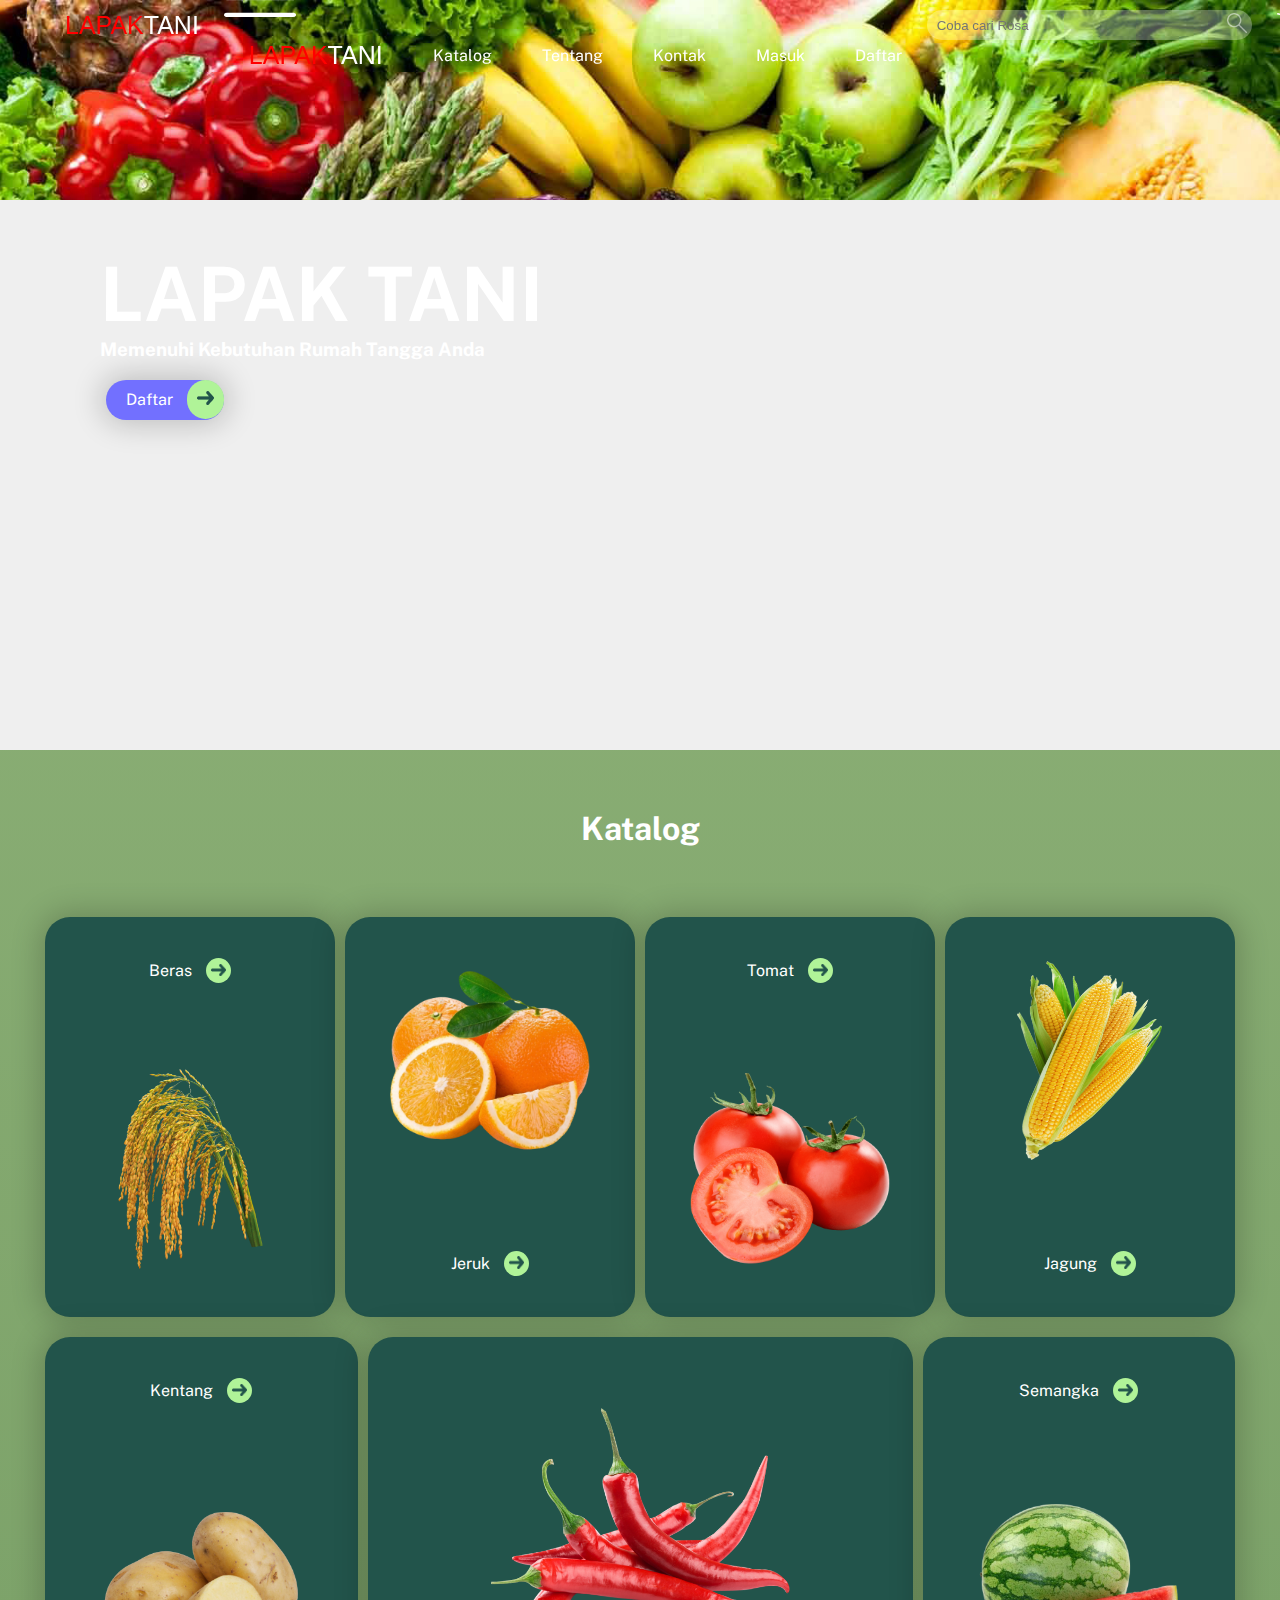
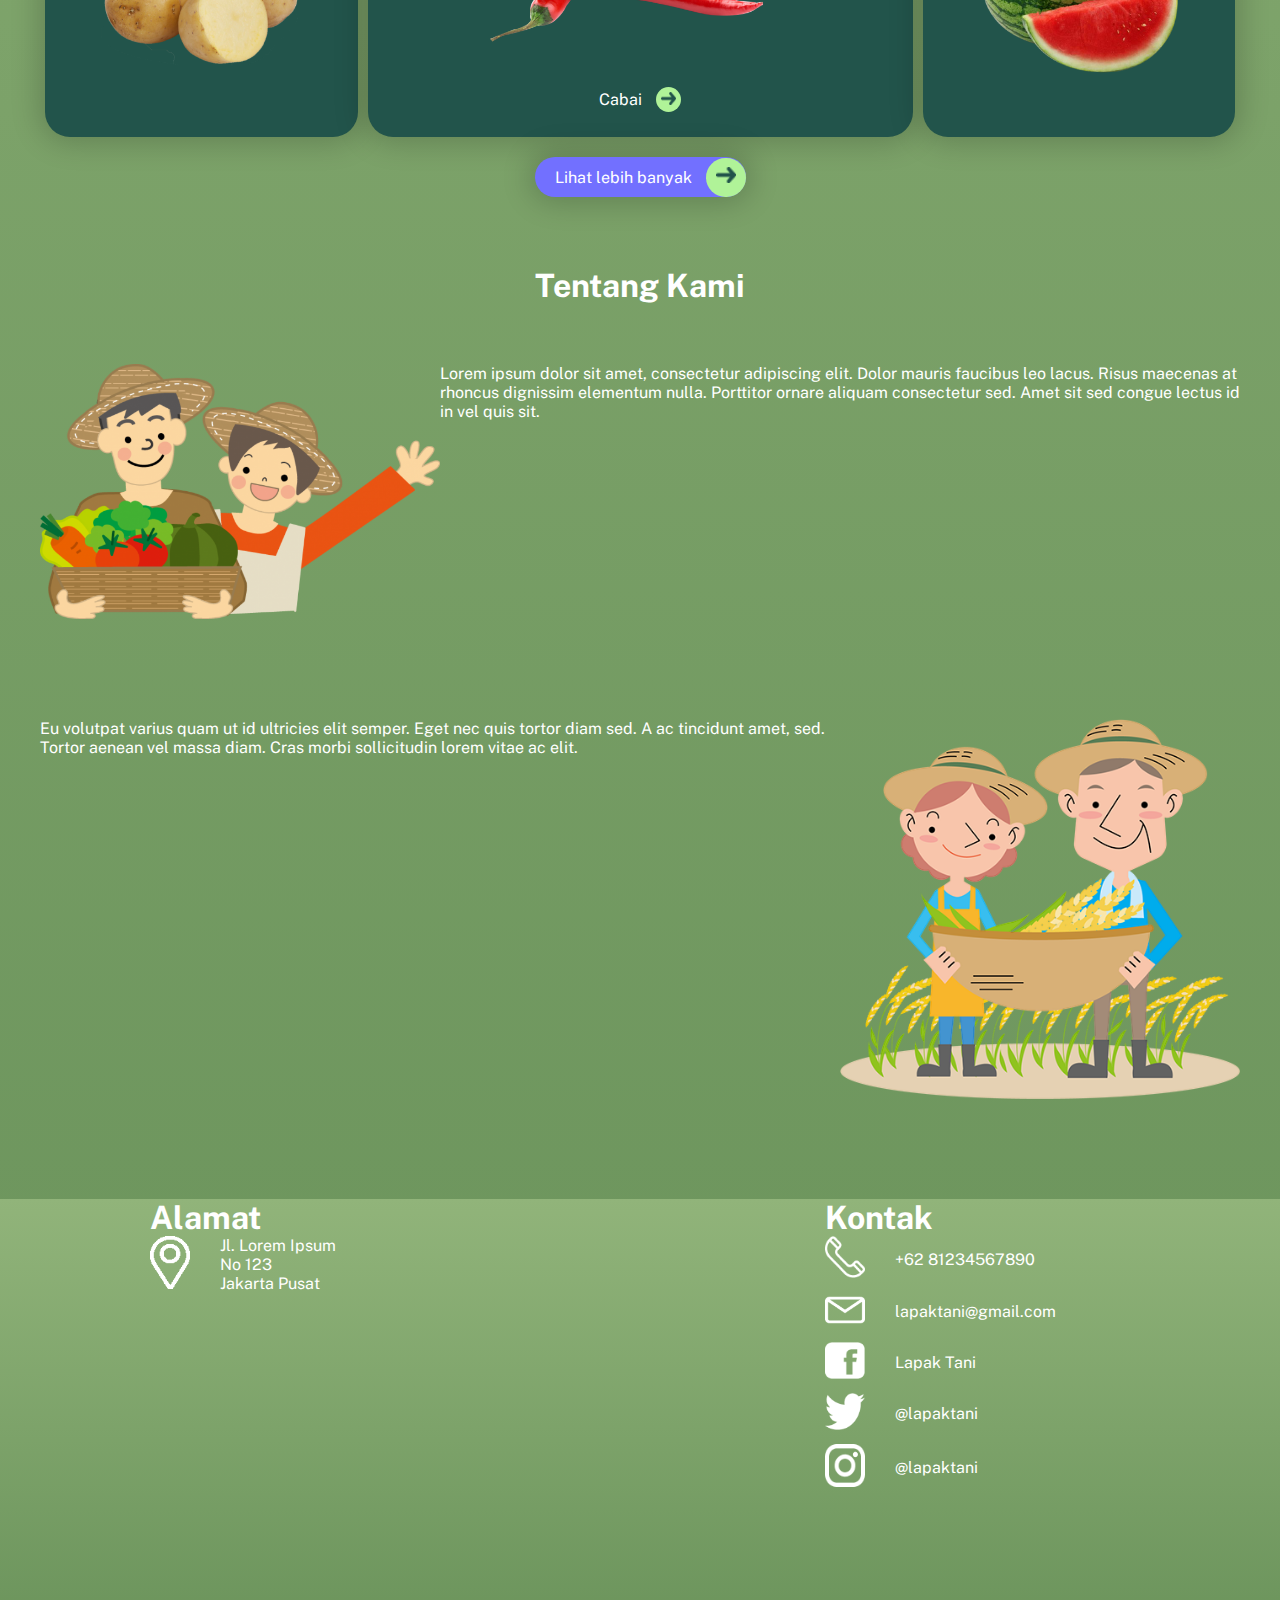
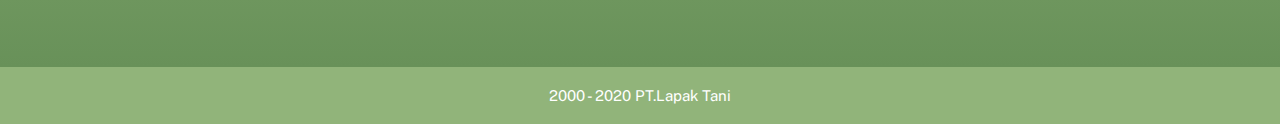
==== commit c52c2f99: "tambah navigasi responsif" ====
--- a/Proyek/index.html
+++ b/Proyek/index.html
@@ -14,7 +14,7 @@
 				<a href="index.html" id="teks-lapaktani"><span>LAPAK</span>TANI</a>
 				<div class="flex-row fixed">
 					<div>
-						<button class="tombol-dropdown">Menu</button>
+						<img src="icon/menu putih.png" class="tombol-dropdown">
 						<div class="flex-row dropdown-child">
 							<a href="index.html#katalog" class="navigasi">Katalog</a>
 							<a href="index.html#tentang" class="navigasi">Tentang</a>
@@ -260,5 +260,7 @@
 			</div>
 		</main>
 		<footer>2000 - 2020 PT.Lapak Tani</footer>
+		<script src="https://cdnjs.cloudflare.com/ajax/libs/jquery/3.5.1/jquery.min.js" integrity="sha512-bLT0Qm9VnAYZDflyKcBaQ2gg0hSYNQrJ8RilYldYQ1FxQYoCLtUjuuRuZo+fjqhx/qtq/1itJ0C2ejDxltZVFg==" crossorigin="anonymous"></script>
+        <script src="javascript.js"></script>
 	</body>
 </hmtl>
--- a/Proyek/main.css
+++ b/Proyek/main.css
@@ -26,8 +26,8 @@
     flex-direction: row;
 }
 .flex-column {
-    display: flex;
-    flex-direction: column;
+  display: flex;
+  flex-direction: column;
 }
 .flex-center {
   justify-content: center;
@@ -167,6 +167,7 @@
     height: fit-content;
   }
   nav div.flex-row {
+    justify-content: flex-start;
     align-items: unset;
   }
   nav div.flex-row.fixed {
@@ -175,26 +176,34 @@
   }
   nav a#teks-lapaktani {
     text-align: center;
+    height: 50px;
+    padding: 10px 0px;
   }
   nav div#pencarian input {
     width: auto;
   }
-  nav button.tombol-dropdown {
-    display: block;
+  nav img.tombol-dropdown {
+    width: 20px;
+    height: 20px;
   }
   nav div.dropdown-child{
     flex-direction: column;
-    position: absolute;
+    position: fixed;
     z-index: 1;
-    height: fit-content;
+    height: 100%;
+    width: 100%;
     background-color:  #22544B;
+    left: 0;
+    top: 0;
     display: none;
   }
   .tombol-dropdown:hover nav div.dropdown-child{
     display: flex;
   }
   nav div.dropdown-child a.navigasi {
-    padding: 10px;
+    text-align: center;
+    font-size: 25px;
+    padding: 20px 0px;
   }
   nav div.dropdown-child a.navigasi:hover {
     background-color: white;
--- a/Proyek/index.css
+++ b/Proyek/index.css
@@ -5,11 +5,25 @@
 nav {
   z-index: 1;
 }
-
-main div.container-slide {
-    max-width: 1400px;
-    margin-left: auto;
-    margin-right: auto;
+.img1 {
+  background-image: url("gambar/background1-index.jpg");
+  background-repeat: no-repeat;
+  background-size: cover;
+}
+.img2 {
+  background-image: url("gambar/background2-index.jpg");
+  background-repeat: no-repeat;
+  background-size: cover;
+}
+.img3 {
+  background-image: url("gambar/background3-index.jpg");
+  background-repeat: no-repeat;
+  background-size: cover;
+}
+.img4 {
+  background-image: url("gambar/background4-index.jpg");
+  background-repeat: no-repeat;
+  background-size: cover;
 }
 #slide { 
 	position: relative; 
@@ -20,9 +34,10 @@
 	height: 750px; 
 }
  
-#gambar-slide img { 
+#gambar-slide div { 
 	width: 25%;
-	float: left;
+  float: left;
+  height: 200px;
 }
  
 #gambar-slide {  
@@ -126,9 +141,29 @@
       100% { left: 0; opacity: 0; }
 }
 
-main h1 {
+main .container h1 {
   text-align: center;
   padding: 60px;
+}
+main article#slide h1 {
+  text-align: left;
+  font-size: 75px;
+  padding-top: 250px;
+  padding-left: 100px;
+}
+main article#slide h3 {
+  text-align: left;
+  padding-left: 100px;
+}
+main article#slide .flex-column {
+  padding-top: 10px;
+  padding-left: 10px;
+}
+main article#slide a.button-panjang-2 span {
+  background-color: #B0F398;
+  padding: 10px;
+  border-radius: 200px;
+  margin-left: 10px;
 }
 main article#katalog div.box-katalog {
   height: 400px;
@@ -198,6 +233,7 @@
 }
 
 
+
 @media screen and (max-width: 768px) {
   #slide {
     height: 200px;
@@ -224,7 +260,4 @@
   main article#kontak div.atur-margin {
     margin: auto;
   }
-}
-
-
-
+}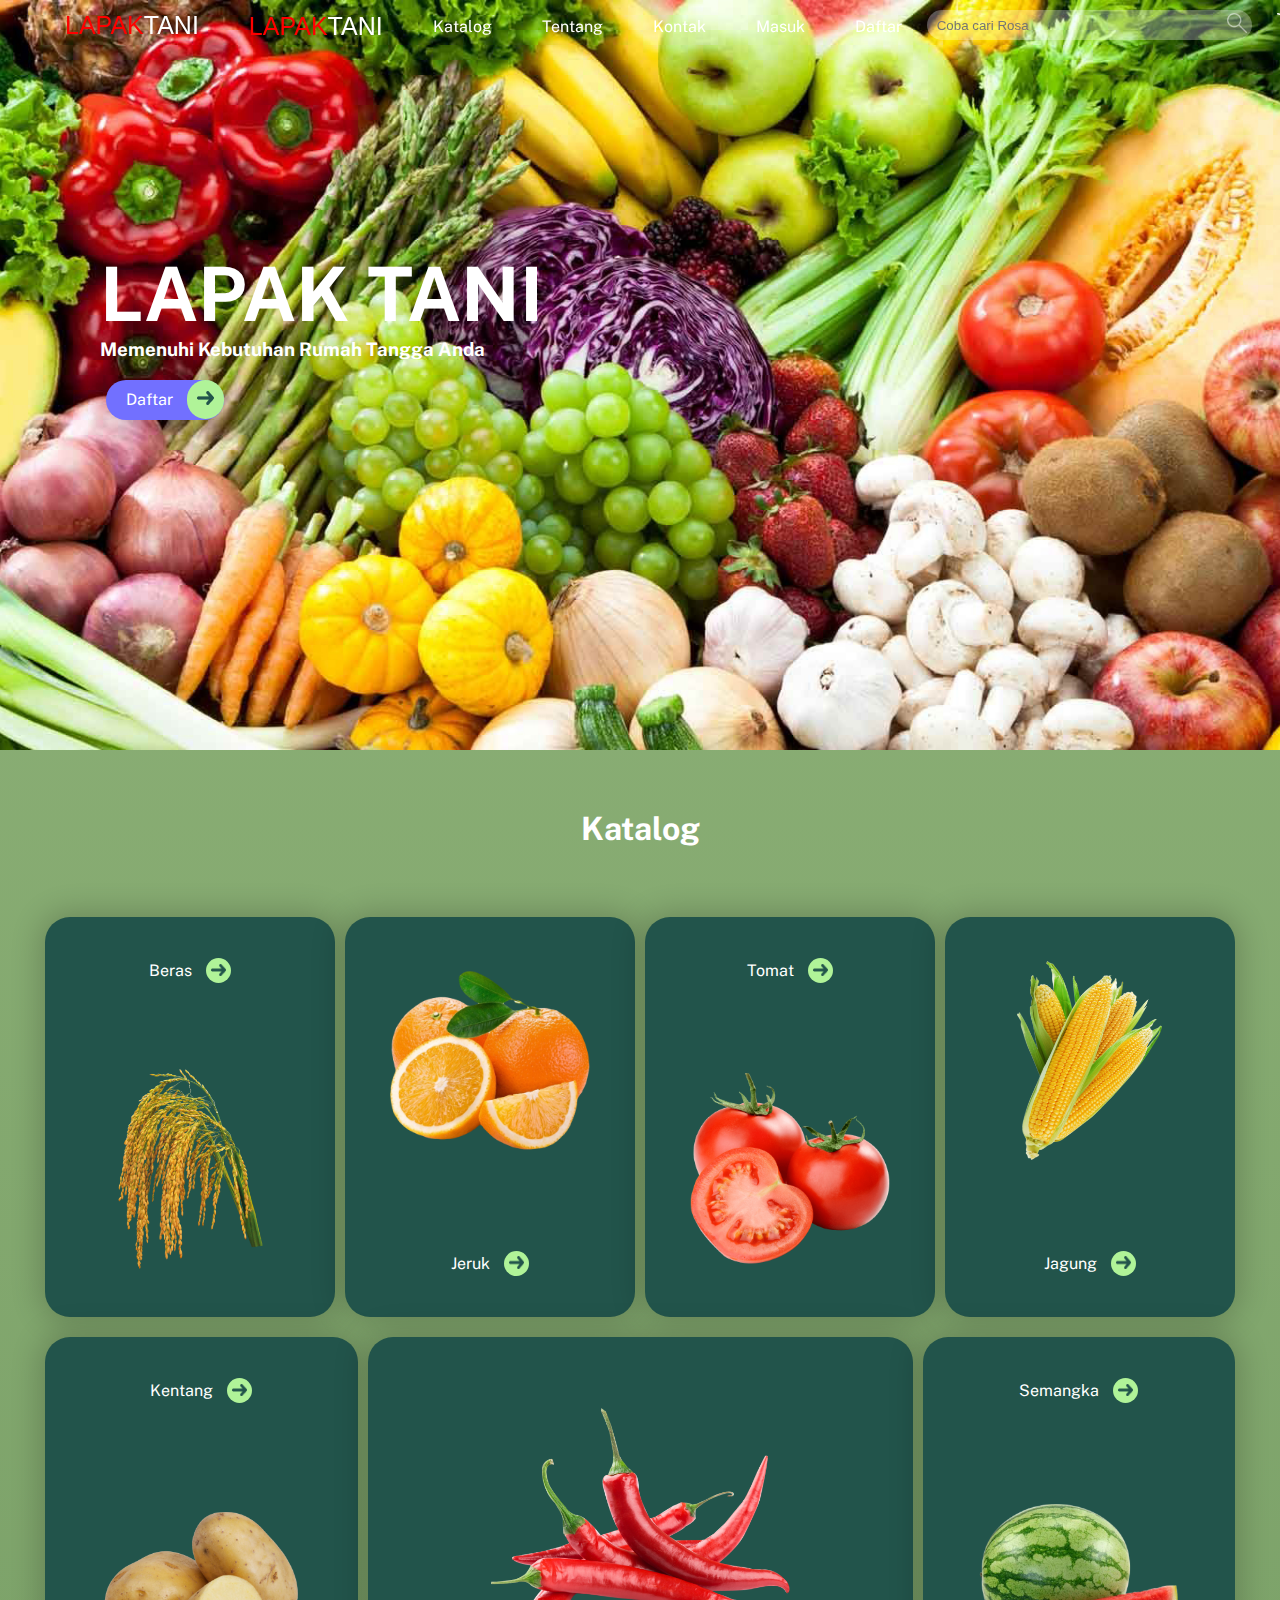
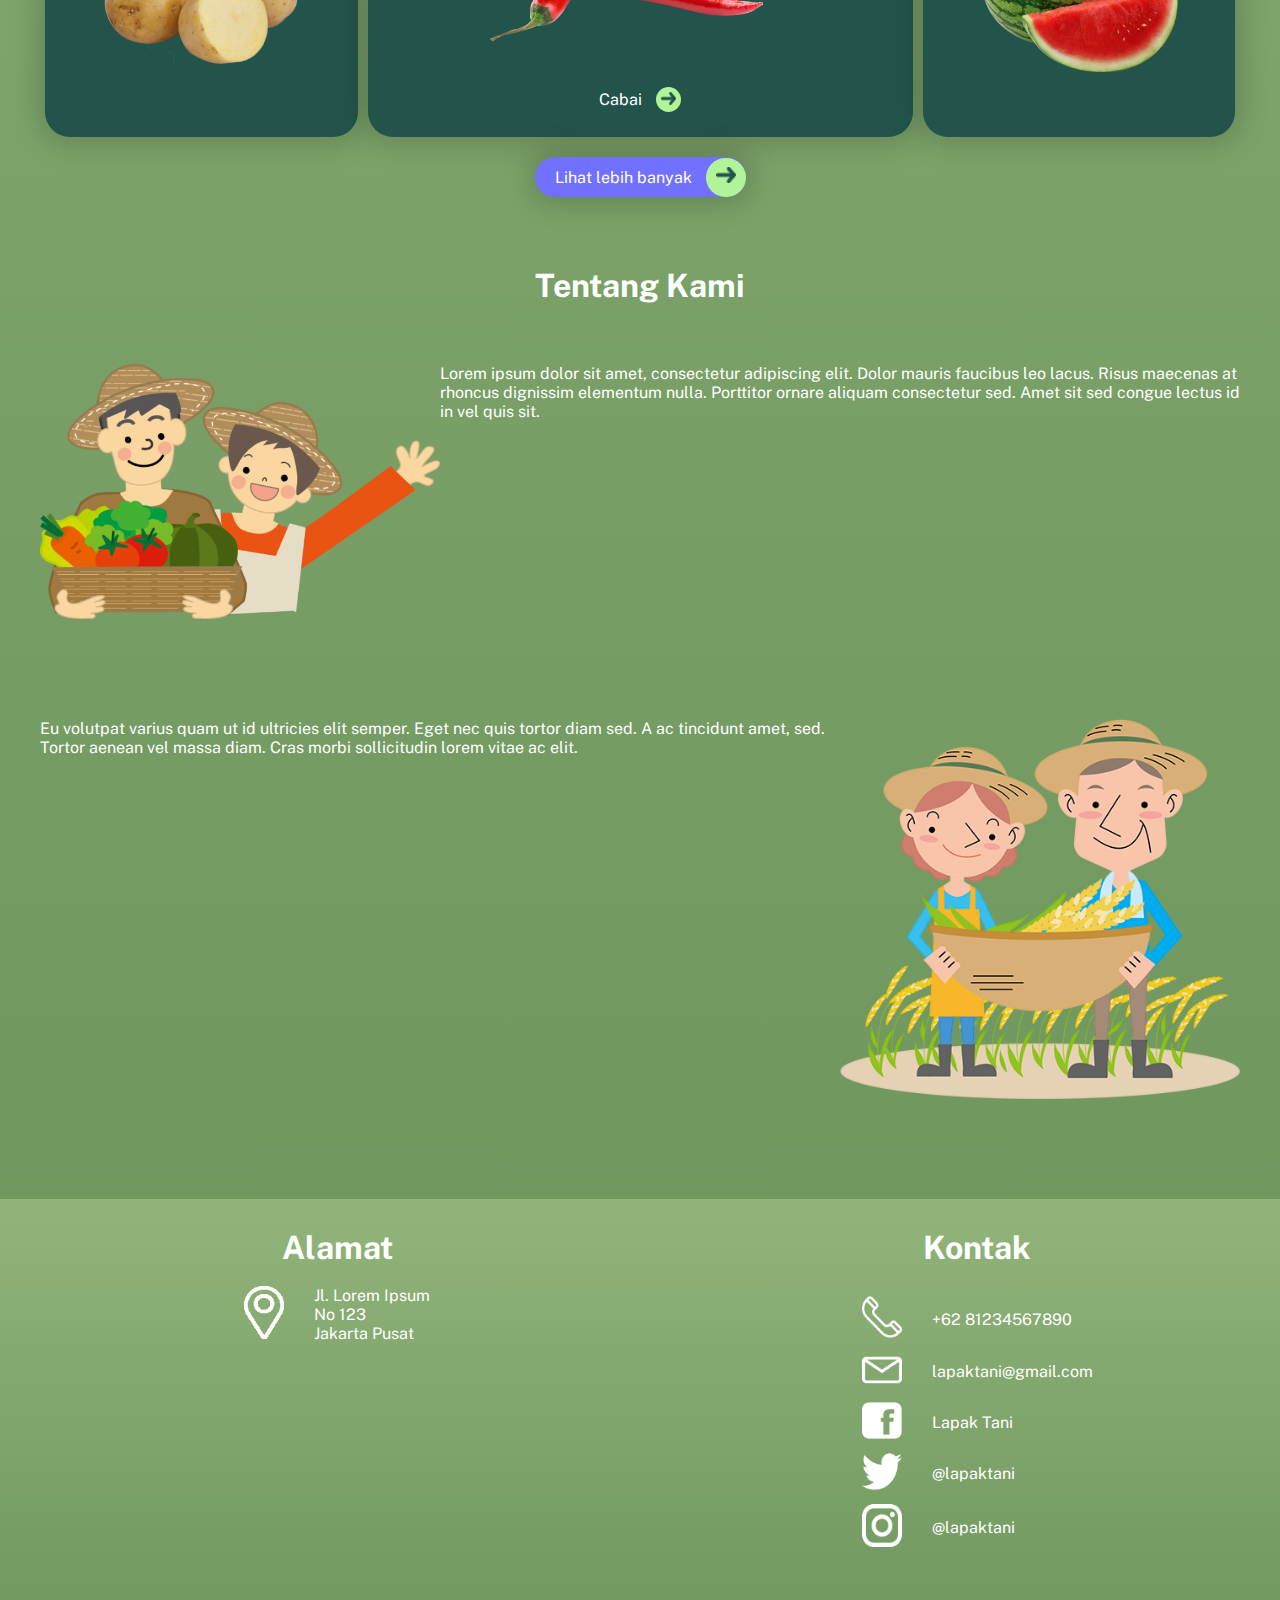
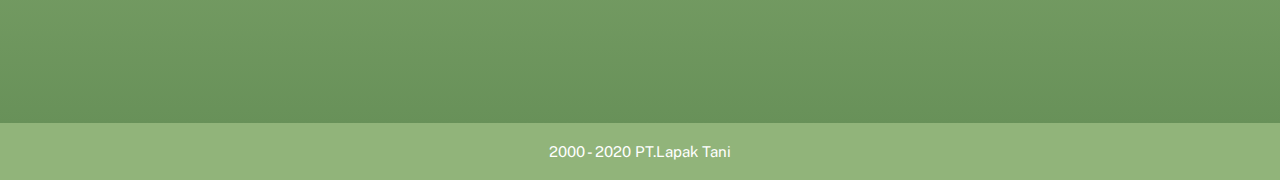
==== commit 2bb26fdd: "perbaikan dropdown" ====
--- a/Proyek/index.html
+++ b/Proyek/index.html
@@ -232,26 +232,28 @@
 							</div>									
 							<div class="first atur-margin">
 								<h1>Kontak</h1>
-								<div class="flex-row tengah-tengah">
-									<a href="tel:+6281234567890" target="_blank" class=" "><img src="icon/telpon.png" class="icon"></a>
-									<a href="tel:+6281234567890" target="_blank" class="">+62 81234567890</a>
-								</div>
-								<div class="flex-row tengah-tengah">
-									<a href="mailto:lapaktani@gmail.com" target="_blank" class=""><img src="icon/email.png" class="icon"></a>
-									<a href="mailto:lapaktani@gmail.com" target="_blank" class="">lapaktani@gmail.com</a>
-								</div>
-								<div class="flex-row tengah-tengah">
-									<a href="https://www.facebook.com/greciaolivia.rosaline" target="_blank" class=""><img src="icon/fb.png" class="icon"></a>
-									<a href="https://www.facebook.com/greciaolivia.rosaline" target="_blank" class="">Lapak Tani</a>
-								</div>
-								<div class="flex-row tengah-tengah">
-									<a href="https://twitter.com/Indomaret?s=20" target="_blank" class=""><img src="icon/twitter.png" class="icon"></a>
-									<a href="https://twitter.com/Indomaret?s=20" target="_blank" class="">@lapaktani</a>
-								</div>
-								
-								<div class="flex-row tengah-tengah">
-									<a href="https://www.instagram.com/unejshitposting/" target="_blank" class=""><img src="icon/instagram.png" class="icon"></a>
-									<a href="https://www.instagram.com/unejshitposting/" target="_blank" class="">@lapaktani</a>
+								<div>
+									<div class="flex-row tengah-tengah">
+										<a href="tel:+6281234567890" target="_blank" class=" "><img src="icon/telpon.png" class="icon"></a>
+										<a href="tel:+6281234567890" target="_blank" class="">+62 81234567890</a>
+									</div>
+									<div class="flex-row tengah-tengah">
+										<a href="mailto:lapaktani@gmail.com" target="_blank" class=""><img src="icon/email.png" class="icon"></a>
+										<a href="mailto:lapaktani@gmail.com" target="_blank" class="">lapaktani@gmail.com</a>
+									</div>
+									<div class="flex-row tengah-tengah">
+										<a href="https://www.facebook.com/greciaolivia.rosaline" target="_blank" class=""><img src="icon/fb.png" class="icon"></a>
+										<a href="https://www.facebook.com/greciaolivia.rosaline" target="_blank" class="">Lapak Tani</a>
+									</div>
+									<div class="flex-row tengah-tengah">
+										<a href="https://twitter.com/Indomaret?s=20" target="_blank" class=""><img src="icon/twitter.png" class="icon"></a>
+										<a href="https://twitter.com/Indomaret?s=20" target="_blank" class="">@lapaktani</a>
+									</div>
+									
+									<div class="flex-row tengah-tengah">
+										<a href="https://www.instagram.com/unejshitposting/" target="_blank" class=""><img src="icon/instagram.png" class="icon"></a>
+										<a href="https://www.instagram.com/unejshitposting/" target="_blank" class="">@lapaktani</a>
+									</div>
 								</div>
 							</div>
 					    </div>
--- a/Proyek/main.css
+++ b/Proyek/main.css
@@ -95,6 +95,9 @@
 }
 .active, .navigasi:hover {
   border-top: 3px rgba(255, 255, 255, 0.3) solid;
+}
+nav img.tombol-dropdown {
+  display: none;
 }
 
 /* tombol */
@@ -157,6 +160,9 @@
 @media screen and (max-width: 768px) {
   .hilang {
     display: none;
+  }
+  nav img.tombol-dropdown {
+    display: block;
   }
 
   nav {
--- a/Proyek/index.css
+++ b/Proyek/index.css
@@ -37,7 +37,7 @@
 #gambar-slide div { 
 	width: 25%;
   float: left;
-  height: 200px;
+  height: 750px;
 }
  
 #gambar-slide {  
@@ -214,8 +214,18 @@
   padding-bottom: 70px;
 }
 main article#kontak div.atur-margin {
-  margin: 0px 150px;
-}
+  margin-top: 20px;
+  display: flex;
+  flex-direction: column;
+  align-items: center;
+}
+main article#kontak div.atur-margin h1 {
+  margin: 10px 0px;
+}main article#kontak div.atur-margin div {
+  margin: 10px 0px;
+}
+
+
 main article#kontak h2 {
   text-align: center;
   margin: 20px 0px 20px 0px;
@@ -238,6 +248,9 @@
   #slide {
     height: 200px;
   }
+  #gambar-slide div {
+    height: 200px;
+  }
 
   article#katalog div.flex-row, article#tentang div.flex-row {
     flex-direction: column;
@@ -258,6 +271,6 @@
     flex-direction: column;
   }
   main article#kontak div.atur-margin {
-    margin: auto;
+    margin: 20px auto;
   }
 }